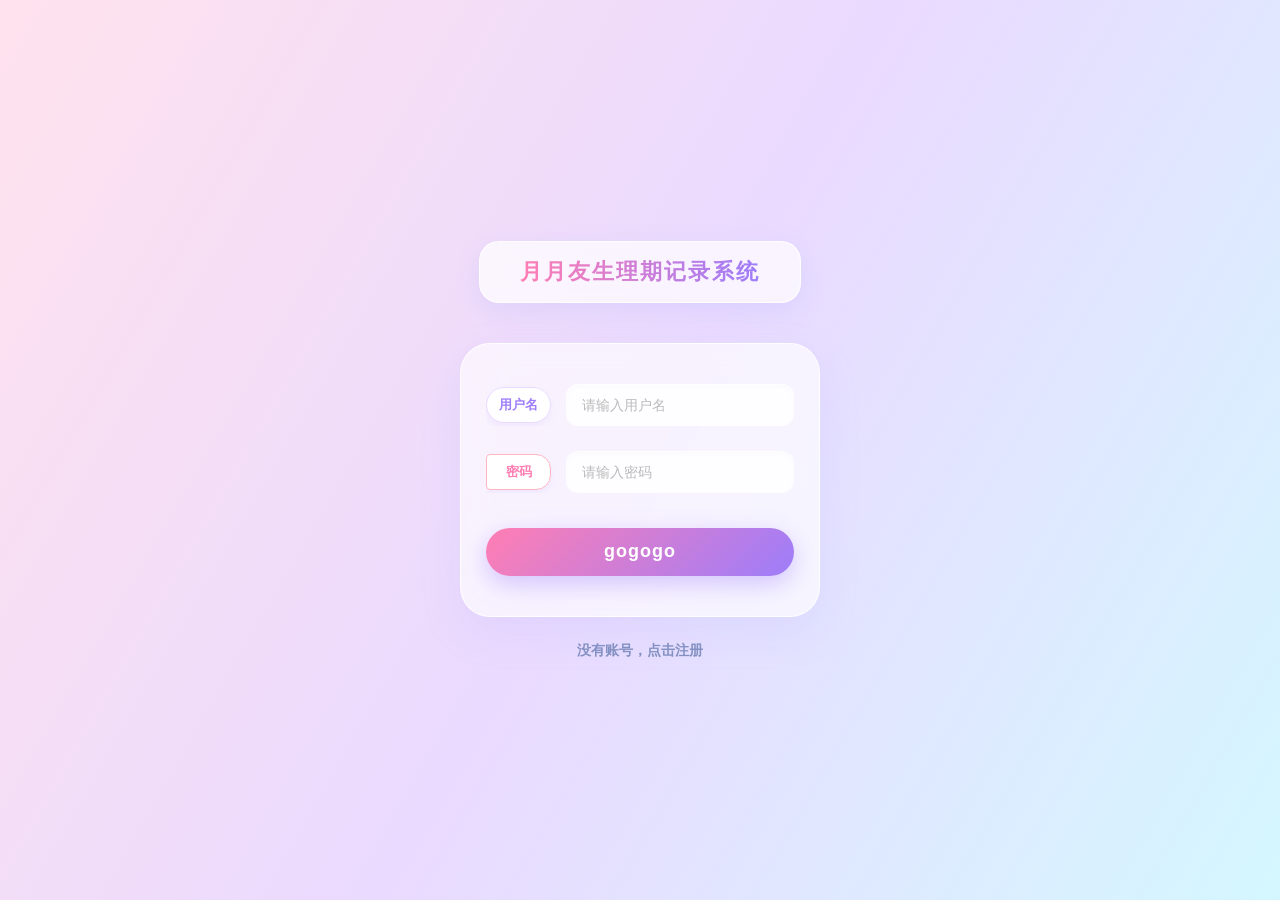
==== docs/dev-ops/nagix/index.html @ 03ccc902 "前后端信息查询" ====
<!DOCTYPE html>
<html lang="zh-CN">
<head>
    <meta charset="UTF-8">
    <meta name="viewport" content="width=device-width, initial-scale=1.0, maximum-scale=1.0, user-scalable=no">
    <title>健康管理 - 月月友</title>
    <style>
        /* ================= 基础重置与全局样式 ================= */
        * {
            margin: 0;
            padding: 0;
            box-sizing: border-box;
            font-family: 'Helvetica Neue', Helvetica, 'PingFang SC', 'Hiragino Sans GB', 'Microsoft YaHei', Arial, sans-serif;
        }

        body {
            background: linear-gradient(120deg, #ffe2ed 0%, #eadaff 25%, #d4f7ff 50%, #e0fbf2 75%, #ffe2ed 100%);
            background-size: 200% 200%;
            animation: auroraBreathe 12s ease infinite;
            color: #333;
            height: 100vh;
            display: flex;
            flex-direction: column;
            overflow: hidden;
            position: relative;
        }

        @keyframes auroraBreathe {
            0% { background-position: 0% 50%; }
            50% { background-position: 100% 50%; }
            100% { background-position: 0% 50%; }
        }

        /* ================= 顶部栏 ================= */
        .header {
            display: flex;
            justify-content: space-between;
            align-items: center;
            padding: 20px 25px;
        }

        .app-title {
            font-size: 22px;
            font-weight: 800;
            background: linear-gradient(90deg, #ff7eb3 0%, #9d7dfa 100%);
            -webkit-background-clip: text;
            background-clip: text;
            color: transparent;
            letter-spacing: 2px;
            text-shadow: 0 4px 15px rgba(255, 126, 179, 0.3);
            user-select: none;
            position: relative;
        }

        .app-title::after {
            content: '';
            position: absolute;
            bottom: -4px;
            left: 0;
            width: 15px;
            height: 3px;
            background: #9d7dfa;
            border-radius: 2px;
        }

        .avatar-container {
            display: flex;
            align-items: center;
            gap: 10px;
            cursor: pointer;
            transition: transform 0.2s ease;
        }

        .avatar-container:hover {
            transform: scale(1.02);
        }

        .avatar {
            width: 42px;
            height: 42px;
            background: linear-gradient(135deg, #a1c4fd 0%, #c2e9fb 100%);
            background-size: cover;
            background-position: center;
            border-radius: 50%;
            border: 2px solid rgba(255, 255, 255, 0.8);
            box-shadow: 0 4px 10px rgba(0, 0, 0, 0.05);
            transition: box-shadow 0.3s ease;
        }

        .avatar-container:hover .avatar {
            box-shadow: 0 6px 15px rgba(161, 196, 253, 0.5);
        }

        .username {
            font-size: 15px;
            font-weight: 600;
            color: #555;
            user-select: none;
        }

        /* ================= AI健康分析卡片 ================= */
        .ai-card {
            margin: 0 20px;
            padding: 30px 20px;
            background: rgba(255, 255, 255, 0.65);
            backdrop-filter: blur(12px);
            -webkit-backdrop-filter: blur(12px);
            border: 1px solid rgba(255, 255, 255, 0.8);
            border-radius: 20px;
            box-shadow: 0 8px 30px rgba(162, 169, 255, 0.15);
            text-align: center;
            position: relative;
            transition: all 0.4s cubic-bezier(0.25, 0.8, 0.25, 1);
            cursor: default;
        }

        .ai-card:hover {
            transform: translateY(-4px);
            box-shadow: 0 15px 35px rgba(162, 169, 255, 0.25);
            background: rgba(255, 255, 255, 0.75);
        }

        .ai-card::before {
            content: '✨ AI 健康分析';
            position: absolute;
            top: -12px;
            left: 50%;
            transform: translateX(-50%);
            background: linear-gradient(90deg, #ff7eb3 0%, #b8a4f5 50%, #6be3e9 100%);
            color: white;
            padding: 4px 15px;
            border-radius: 12px;
            font-size: 12px;
            font-weight: bold;
            box-shadow: 0 4px 12px rgba(184, 164, 245, 0.4);
            transition: transform 0.3s ease;
        }

        .ai-card:hover::before {
            transform: translateX(-50%) scale(1.05);
        }

        .ai-text {
            font-size: 15px;
            color: #555;
            line-height: 1.6;
            font-weight: 600;
        }

        /* ================= 核心操作区 ================= */
        .action-area {
            flex: 1;
            display: flex;
            justify-content: space-between;
            align-items: center;
            padding: 0 30px;
            margin-top: 20px;
            position: relative;
            /* 平滑过渡左右对调的布局 */
            transition: all 0.5s ease;
        }

        /* 这是控制左右反转的核心魔法类 */
        .action-area.reverse {
            flex-direction: row-reverse;
        }

        .action-col {
            display: flex;
            flex-direction: column;
            align-items: center;
            gap: 15px;
            z-index: 2;
        }

        .date-box {
            background: rgba(255, 255, 255, 0.7);
            backdrop-filter: blur(10px);
            padding: 8px 16px;
            border-radius: 12px;
            font-size: 14px;
            font-weight: bold;
            color: #6a73a0;
            box-shadow: 0 4px 12px rgba(0,0,0,0.04);
            min-width: 90px;
            text-align: center;
            border: 1px solid rgba(255, 255, 255, 0.9);
            transition: all 0.3s ease;
            user-select: none;
        }

        .date-box:hover {
            background: rgba(255, 255, 255, 0.9);
            transform: translateY(-2px);
            box-shadow: 0 6px 15px rgba(0,0,0,0.08);
        }

        .circle-btn {
            width: 90px;
            height: 90px;
            border-radius: 50%;
            border: none;
            color: white;
            font-size: 24px;
            font-weight: bold;
            display: flex;
            justify-content: center;
            align-items: center;
            cursor: pointer;
            user-select: none;
            transition: all 0.3s cubic-bezier(0.34, 1.56, 0.64, 1);
        }

        .btn-come {
            background: linear-gradient(135deg, #ff758c 0%, #ff7eb3 100%);
            box-shadow: 0 8px 25px rgba(255, 126, 179, 0.4);
            text-shadow: 1px 1px 2px rgba(255, 117, 140, 0.5);
        }

        .btn-come:hover {
            transform: scale(1.08) translateY(-3px);
            box-shadow: 0 12px 30px rgba(255, 126, 179, 0.6);
            filter: brightness(1.05);
        }

        .btn-go {
            background: linear-gradient(135deg, #38f9d7 0%, #43e97b 100%);
            box-shadow: 0 8px 25px rgba(67, 233, 123, 0.4);
            text-shadow: 1px 1px 2px rgba(67, 233, 123, 0.5);
        }

        .btn-go:hover {
            transform: scale(1.08) translateY(-3px);
            box-shadow: 0 12px 30px rgba(67, 233, 123, 0.6);
            filter: brightness(1.05);
        }

        .circle-btn:active {
            transform: scale(0.9) translateY(2px) !important;
            box-shadow: 0 4px 10px rgba(0,0,0,0.15) !important;
            filter: brightness(0.95);
            transition: all 0.1s ease;
        }

        /* ================= 中间云朵与箭头 ================= */
        .center-col {
            position: absolute;
            left: 50%;
            transform: translateX(-50%);
            display: flex;
            flex-direction: column;
            align-items: center;
            justify-content: center;
            gap: 15px;
            height: 100%;
            z-index: 1;
        }

        .cloud-btn {
            background: rgba(255, 255, 255, 0.8);
            border: 1.5px solid rgba(255, 255, 255, 1);
            backdrop-filter: blur(8px);
            padding: 8px 20px;
            border-radius: 20px;
            font-size: 13px;
            background-image: linear-gradient(90deg, #93a5cf 0%, #e4efe9 100%);
            -webkit-background-clip: text;
            background-clip: text;
            color: #8390c1;
            font-weight: 700;
            box-shadow: 0 4px 15px rgba(131, 144, 193, 0.15);
            cursor: pointer;
            user-select: none;
            transition: all 0.3s cubic-bezier(0.25, 0.8, 0.25, 1);
        }

        .cloud-btn:hover {
            background: rgba(255, 255, 255, 1);
            transform: translateY(-2px) scale(1.03);
            box-shadow: 0 6px 20px rgba(131, 144, 193, 0.3);
        }

        .cloud-btn:active {
            transform: scale(0.95);
            box-shadow: 0 2px 8px rgba(131, 144, 193, 0.1);
            transition: all 0.1s;
        }

        .arrow {
            width: 60px;
            height: 20px;
            background: linear-gradient(90deg, #ff7eb3, #43e97b);
            -webkit-mask: url("data:image/svg+xml,%3Csvg xmlns='http://www.w3.org/2000/svg' viewBox='0 0 100 20'%3E%3Cpath d='M0 10 L85 10 M85 0 L100 10 L85 20 Z' fill='none' stroke='black' stroke-width='4' stroke-linejoin='round'/%3E%3C/svg%3E") center/contain no-repeat;
            mask: url("data:image/svg+xml,%3Csvg xmlns='http://www.w3.org/2000/svg' viewBox='0 0 100 20'%3E%3Cpath d='M0 10 L85 10 M85 0 L100 10 L85 20 Z' fill='none' stroke='black' stroke-width='4' stroke-linejoin='round'/%3E%3C/svg%3E") center/contain no-repeat;
            animation: arrowFloat 2s ease-in-out infinite;
        }

        @keyframes arrowFloat {
            0%, 100% { transform: translateX(0); }
            50% { transform: translateX(3px); }
        }

        /* ================= 底部导航栏 ================= */
        .bottom-nav {
            margin: 20px 20px 30px 20px;
            background: rgba(255, 255, 255, 0.7);
            backdrop-filter: blur(15px);
            border: 1px solid rgba(255, 255, 255, 0.8);
            border-radius: 25px;
            display: flex;
            justify-content: space-between;
            padding: 8px;
            box-shadow: 0 10px 30px rgba(0,0,0,0.04);
        }

        .nav-item {
            flex: 1;
            text-align: center;
            padding: 12px 0;
            border-radius: 20px;
            font-size: 15px;
            font-weight: 600;
            color: #888;
            cursor: pointer;
            user-select: none;
            transition: all 0.3s cubic-bezier(0.25, 0.8, 0.25, 1);
        }

        .nav-item:hover:not(.active) {
            background: rgba(241, 233, 255, 0.5);
            color: #9d7dfa;
        }

        .nav-item:active {
            transform: scale(0.92);
        }

        .nav-item.active {
            background: #f1e9ff;
            color: #9d7dfa;
            box-shadow: 0 2px 10px rgba(157, 125, 250, 0.15);
        }

        /* ================= 自定义弹窗 (Modal) ================= */
        .modal-overlay {
            position: fixed;
            top: 0; left: 0; right: 0; bottom: 0;
            background: rgba(0, 0, 0, 0.4);
            backdrop-filter: blur(6px);
            -webkit-backdrop-filter: blur(6px);
            z-index: 9999;
            display: flex;
            justify-content: center;
            align-items: center;
            opacity: 0;
            pointer-events: none;
            transition: opacity 0.3s ease;
        }

        .modal-overlay.show {
            opacity: 1;
            pointer-events: auto;
        }

        .modal-box {
            background: rgba(255, 255, 255, 0.85);
            border: 1px solid rgba(255, 255, 255, 0.9);
            box-shadow: 0 15px 40px rgba(0, 0, 0, 0.15);
            border-radius: 24px;
            padding: 30px 25px;
            width: 80%;
            max-width: 320px;
            text-align: center;
            transform: scale(0.85);
            transition: transform 0.4s cubic-bezier(0.34, 1.56, 0.64, 1);
        }

        .modal-overlay.show .modal-box {
            transform: scale(1);
        }

        .modal-title {
            font-size: 18px;
            font-weight: 700;
            color: #444;
            margin-bottom: 12px;
        }

        .modal-msg {
            font-size: 15px;
            color: #666;
            margin-bottom: 25px;
            line-height: 1.5;
        }

        .modal-actions {
            display: flex;
            gap: 15px;
            justify-content: center;
        }

        .modal-btn {
            flex: 1;
            padding: 10px 0;
            border-radius: 15px;
            border: none;
            font-size: 15px;
            font-weight: bold;
            cursor: pointer;
            transition: all 0.2s ease;
        }

        .modal-btn-cancel {
            background: rgba(0, 0, 0, 0.05);
            color: #666;
        }

        .modal-btn-cancel:hover {
            background: rgba(0, 0, 0, 0.1);
        }

        .modal-btn-confirm {
            background: linear-gradient(135deg, #ff7eb3 0%, #9d7dfa 100%);
            color: white;
            box-shadow: 0 4px 15px rgba(157, 125, 250, 0.3);
        }

        .modal-btn-confirm:hover {
            filter: brightness(1.1);
            transform: translateY(-2px);
            box-shadow: 0 6px 20px rgba(157, 125, 250, 0.4);
        }

        .modal-btn:active {
            transform: scale(0.95);
        }
    </style>
</head>
<body>

<div class="header">
    <div class="app-title">月月友</div>
    <div class="avatar-container">
        <div class="avatar" id="user-avatar"></div>
        <div class="username" id="user-name">加载中...</div>
    </div>
</div>

<div class="ai-card">
    <div class="ai-text" id="ai-suggestion">
        正在分析您的健康状态...
    </div>
</div>

<div class="action-area" id="action-area">

    <div class="action-col">
        <div class="date-box" id="date-come">--月--日</div>
        <button class="circle-btn btn-come" id="btn-come">来</button>
    </div>

    <div class="center-col">
        <div class="cloud-btn">发生了什么</div>
        <div class="arrow"></div>
        <div class="cloud-btn">状态如何</div>
    </div>

    <div class="action-col">
        <div class="date-box" id="date-go">--月--日</div>
        <button class="circle-btn btn-go" id="btn-go">走</button>
    </div>

</div>

<div class="bottom-nav">
    <div class="nav-item active">状态</div>
    <div class="nav-item">数据</div>
    <div class="nav-item">主页</div>
</div>

<div class="modal-overlay" id="custom-modal">
    <div class="modal-box">
        <div class="modal-title">提示</div>
        <div class="modal-msg" id="modal-msg">确认操作吗？</div>
        <div class="modal-actions">
            <button class="modal-btn modal-btn-cancel" id="modal-cancel">取消</button>
            <button class="modal-btn modal-btn-confirm" id="modal-confirm">确认</button>
        </div>
    </div>
</div>

<script>
    // --- 1. 获取 Cookie 工具 ---
    function getCookie(name) {
        const value = `; ${document.cookie}`;
        const parts = value.split(`; ${name}=`);
        if (parts.length === 2) {
            // 需要使用 decodeURIComponent 防止中文用户名乱码
            return decodeURIComponent(parts.pop().split(';').shift());
        }
        return null;
    }

    // --- 2. 鉴权拦截 (必须写在最前面！) ---
    let USER_ID = getCookie('userId');
    let USER_NAME = getCookie('username');

    if (!USER_ID) {
        // 未登录或身份失效，直接打回登录页面
        console.warn("未获取到登录信息，正在跳转登录页...");
        window.location.href = 'login.html';
    } else {
        // 转为数字格式供接口使用
        USER_ID = parseInt(USER_ID, 10);
    }

    // --- 3. 全局配置 ---
    const BASE_URL = 'http://127.0.0.1:8088';
    const API_BASE = `${BASE_URL}/record/index`;

    // --- 页面 DOM 加载就绪时立即塞入用户名，防止"加载中"白屏感 ---
    document.addEventListener("DOMContentLoaded", () => {
        if (USER_NAME) {
            document.getElementById('user-name').innerText = USER_NAME;
        }
    });

    // --- 自定义弹窗逻辑 ---
    function showModal(message, isAlert = false) {
        return new Promise((resolve) => {
            const overlay = document.getElementById('custom-modal');
            const msgEl = document.getElementById('modal-msg');
            const btnCancel = document.getElementById('modal-cancel');
            const btnConfirm = document.getElementById('modal-confirm');

            msgEl.innerText = message;

            if (isAlert) {
                btnCancel.style.display = 'none';
                btnConfirm.innerText = '我知道了';
            } else {
                btnCancel.style.display = 'block';
                btnConfirm.innerText = '确认';
            }

            overlay.classList.add('show');

            const cleanup = () => {
                overlay.classList.remove('show');
                btnConfirm.removeEventListener('click', onConfirm);
                btnCancel.removeEventListener('click', onCancel);
            };

            const onConfirm = () => { cleanup(); resolve(true); };
            const onCancel = () => { cleanup(); resolve(false); };

            btnConfirm.addEventListener('click', onConfirm);
            btnCancel.addEventListener('click', onCancel);
        });
    }

    // --- 查询接口 ---
    async function fetchInitialData(userId) {
        try {
            const response = await fetch(`${API_BASE}/query_user_info`, {
                method: 'POST',
                headers: { 'Content-Type': 'application/json' },
                body: JSON.stringify({ userId: userId })
            });
            return await response.json();
        } catch (error) {
            console.error("数据查询失败，返回本地模拟数据:", error);

            // 本地模拟数据（仅供后端未启动时测试用）
            return {
                code: "0000",
                data: {
                    status: 0,
                    comeDays: "05-28",
                    goDays: "06-03",
                    // 这里优先使用 Cookie 里拿到的名字，如果没拿到才用备用的
                    userName: USER_NAME || "元气少女",
                    avatar: "https://api.dicebear.com/7.x/adventurer/svg?seed=" + (USER_NAME || "Felix"),
                    aiSuggestion: "这里是本地模拟数据：状态很好，很健康，保持好心情积极面对生活吧"
                }
            };
        }
    }

    // --- 渲染 UI (加入反转逻辑) ---
    function renderUI(data) {
        const actionArea = document.getElementById('action-area');
        const dateComeEl = document.getElementById('date-come');
        const dateGoEl = document.getElementById('date-go');

        const aiSuggestionEl = document.getElementById('ai-suggestion');
        const userNameEl = document.getElementById('user-name');
        const userAvatarEl = document.getElementById('user-avatar');

        // 基础信息渲染（后端返回的名字优先级高于 Cookie 的临时占位）
        if (data.userName) userNameEl.innerText = data.userName;
        if (data.avatar) userAvatarEl.style.backgroundImage = `url('${data.avatar}')`;
        aiSuggestionEl.innerText = data.aiSuggestion || "状态很好，很健康，保持好心情积极面对生活吧";

        if (data.comeDays) dateComeEl.innerText = data.comeDays;
        if (data.goDays) dateGoEl.innerText = data.goDays;

        // 依据 status 利用 CSS 神奇翻转
        if (data.status === 0) {
            actionArea.classList.remove('reverse');
        } else if (data.status === 1) {
            actionArea.classList.add('reverse');
        }
    }

    async function init() {
        // 只在有凭证的情况下发起请求（防兜底）
        if (!USER_ID) return;

        try {
            const res = await fetchInitialData(USER_ID);
            if (res && res.code === "0000") {
                renderUI(res.data);
            }
        } catch (error) {
            console.error("初始化数据流程异常:", error);
        }
    }

    // --- 操作接口 ---
    async function handleAction(type) {
        let confirmMsg = type === 'come' ? "月月友温馨提示：\n确定大姨妈来了吗？" : "月月友温馨提示：\n确定大姨妈走了吗？";
        let endpoint = type === 'come' ? `${API_BASE}/start_cycle_record` : `${API_BASE}/over_cycle_record`;

        const isConfirm = await showModal(confirmMsg, false);

        if (isConfirm) {
            try {
                const response = await fetch(endpoint, {
                    method: 'POST',
                    headers: { 'Content-Type': 'application/json' },
                    body: JSON.stringify({ userId: USER_ID })
                });
                const resData = await response.json();

                if (resData.code === "0000") {
                    init();
                } else {
                    await showModal(resData.info || "操作失败，请重试", true);
                }
            } catch (error) {
                await showModal("网络请求失败，请检查服务是否开启或跨域配置！", true);
            }
        }
    }

    // --- 事件绑定 ---
    document.getElementById('btn-come').addEventListener('click', () => handleAction('come'));
    document.getElementById('btn-go').addEventListener('click', () => handleAction('go'));

    window.onload = init;
</script>
</body>
</html>
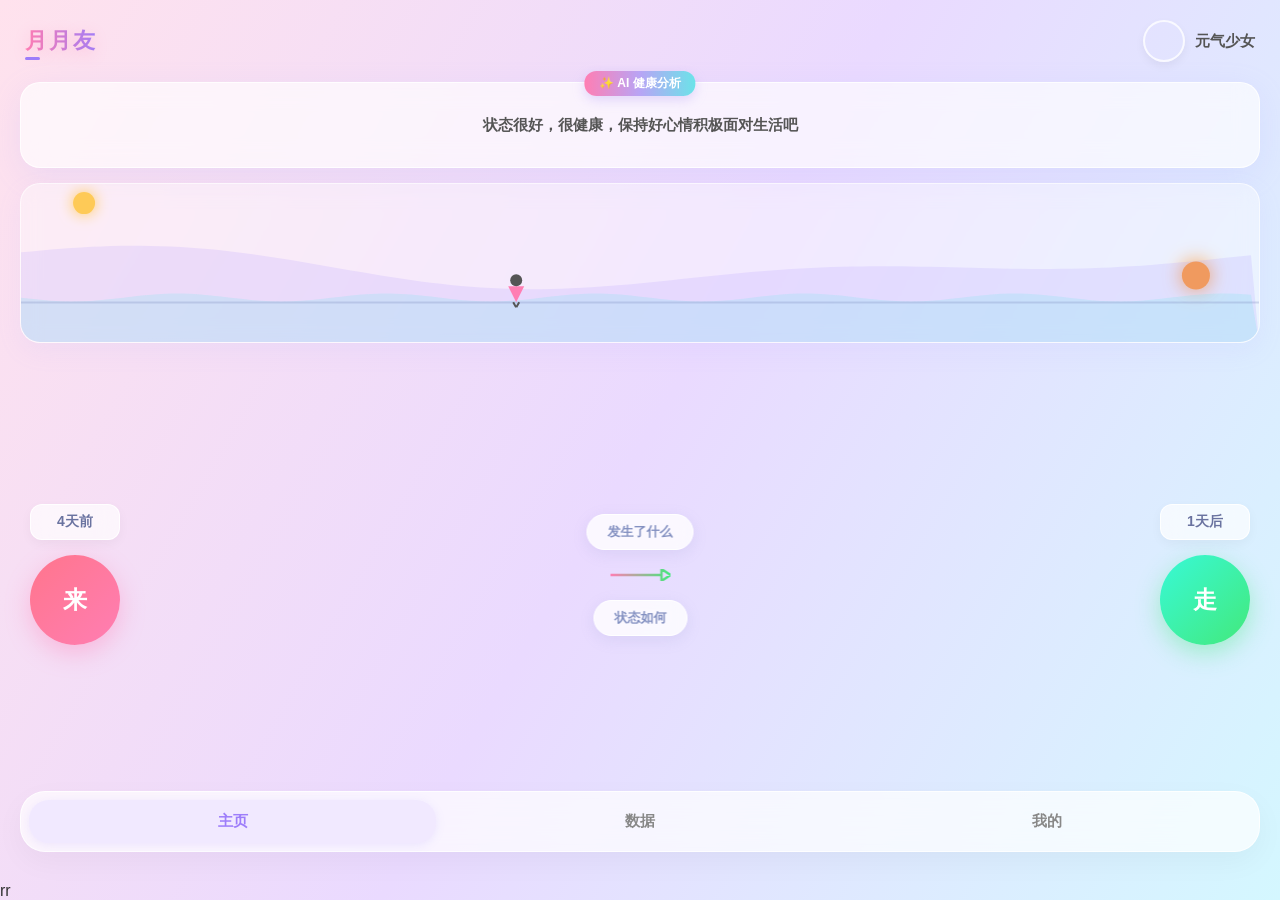
==== commit 4f1b2292: "数据页面完善" ====
--- a/docs/dev-ops/nagix/index.html
+++ b/docs/dev-ops/nagix/index.html
@@ -6,434 +6,132 @@
     <title>健康管理 - 月月友</title>
     <style>
         /* ================= 基础重置与全局样式 ================= */
-        * {
-            margin: 0;
-            padding: 0;
-            box-sizing: border-box;
-            font-family: 'Helvetica Neue', Helvetica, 'PingFang SC', 'Hiragino Sans GB', 'Microsoft YaHei', Arial, sans-serif;
-        }
+        * { margin: 0; padding: 0; box-sizing: border-box; font-family: 'Helvetica Neue', Helvetica, 'PingFang SC', sans-serif; }
 
         body {
             background: linear-gradient(120deg, #ffe2ed 0%, #eadaff 25%, #d4f7ff 50%, #e0fbf2 75%, #ffe2ed 100%);
-            background-size: 200% 200%;
-            animation: auroraBreathe 12s ease infinite;
-            color: #333;
-            height: 100vh;
-            display: flex;
-            flex-direction: column;
-            overflow: hidden;
-            position: relative;
-        }
-
-        @keyframes auroraBreathe {
-            0% { background-position: 0% 50%; }
-            50% { background-position: 100% 50%; }
-            100% { background-position: 0% 50%; }
-        }
-
-        /* ================= 顶部栏 ================= */
-        .header {
-            display: flex;
-            justify-content: space-between;
-            align-items: center;
-            padding: 20px 25px;
-        }
-
-        .app-title {
-            font-size: 22px;
-            font-weight: 800;
-            background: linear-gradient(90deg, #ff7eb3 0%, #9d7dfa 100%);
-            -webkit-background-clip: text;
-            background-clip: text;
-            color: transparent;
-            letter-spacing: 2px;
-            text-shadow: 0 4px 15px rgba(255, 126, 179, 0.3);
-            user-select: none;
-            position: relative;
-        }
-
-        .app-title::after {
-            content: '';
-            position: absolute;
-            bottom: -4px;
-            left: 0;
-            width: 15px;
-            height: 3px;
-            background: #9d7dfa;
-            border-radius: 2px;
-        }
-
-        .avatar-container {
-            display: flex;
-            align-items: center;
-            gap: 10px;
-            cursor: pointer;
-            transition: transform 0.2s ease;
-        }
-
-        .avatar-container:hover {
-            transform: scale(1.02);
-        }
-
-        .avatar {
-            width: 42px;
-            height: 42px;
-            background: linear-gradient(135deg, #a1c4fd 0%, #c2e9fb 100%);
-            background-size: cover;
-            background-position: center;
-            border-radius: 50%;
-            border: 2px solid rgba(255, 255, 255, 0.8);
-            box-shadow: 0 4px 10px rgba(0, 0, 0, 0.05);
-            transition: box-shadow 0.3s ease;
-        }
-
-        .avatar-container:hover .avatar {
-            box-shadow: 0 6px 15px rgba(161, 196, 253, 0.5);
-        }
-
-        .username {
-            font-size: 15px;
-            font-weight: 600;
-            color: #555;
-            user-select: none;
-        }
-
-        /* ================= AI健康分析卡片 ================= */
-        .ai-card {
-            margin: 0 20px;
-            padding: 30px 20px;
-            background: rgba(255, 255, 255, 0.65);
-            backdrop-filter: blur(12px);
-            -webkit-backdrop-filter: blur(12px);
-            border: 1px solid rgba(255, 255, 255, 0.8);
-            border-radius: 20px;
-            box-shadow: 0 8px 30px rgba(162, 169, 255, 0.15);
-            text-align: center;
-            position: relative;
-            transition: all 0.4s cubic-bezier(0.25, 0.8, 0.25, 1);
-            cursor: default;
-        }
-
-        .ai-card:hover {
-            transform: translateY(-4px);
-            box-shadow: 0 15px 35px rgba(162, 169, 255, 0.25);
-            background: rgba(255, 255, 255, 0.75);
-        }
-
-        .ai-card::before {
-            content: '✨ AI 健康分析';
-            position: absolute;
-            top: -12px;
-            left: 50%;
-            transform: translateX(-50%);
-            background: linear-gradient(90deg, #ff7eb3 0%, #b8a4f5 50%, #6be3e9 100%);
-            color: white;
-            padding: 4px 15px;
-            border-radius: 12px;
-            font-size: 12px;
-            font-weight: bold;
-            box-shadow: 0 4px 12px rgba(184, 164, 245, 0.4);
-            transition: transform 0.3s ease;
-        }
-
-        .ai-card:hover::before {
-            transform: translateX(-50%) scale(1.05);
-        }
-
-        .ai-text {
-            font-size: 15px;
-            color: #555;
-            line-height: 1.6;
-            font-weight: 600;
-        }
+            background-size: 200% 200%; animation: auroraBreathe 12s ease infinite; color: #333;
+            height: 100vh; display: flex; flex-direction: column; overflow: hidden; position: relative;
+        }
+
+        @keyframes auroraBreathe { 0% { background-position: 0% 50%; } 50% { background-position: 100% 50%; } 100% { background-position: 0% 50%; } }
+
+        /* ================= 顶部栏 & AI卡片 ================= */
+        .header { display: flex; justify-content: space-between; align-items: center; padding: 20px 25px; }
+        .app-title { font-size: 22px; font-weight: 800; background: linear-gradient(90deg, #ff7eb3, #9d7dfa); -webkit-background-clip: text; color: transparent; letter-spacing: 2px; text-shadow: 0 4px 15px rgba(255,126,179,0.3); position: relative; }
+        .app-title::after { content: ''; position: absolute; bottom: -4px; left: 0; width: 15px; height: 3px; background: #9d7dfa; border-radius: 2px; }
+        .avatar-container { display: flex; align-items: center; gap: 10px; cursor: pointer; }
+        .avatar { width: 42px; height: 42px; background: linear-gradient(135deg, #a1c4fd, #c2e9fb); background-size: cover; background-position: center; border-radius: 50%; border: 2px solid rgba(255,255,255,0.8); box-shadow: 0 4px 10px rgba(0,0,0,0.05); }
+        .username { font-size: 15px; font-weight: 600; color: #555; }
+
+        .ai-card { margin: 0 20px; padding: 30px 20px; background: rgba(255, 255, 255, 0.65); backdrop-filter: blur(12px); -webkit-backdrop-filter: blur(12px); border: 1px solid rgba(255, 255, 255, 0.8); border-radius: 20px; box-shadow: 0 8px 30px rgba(162, 169, 255, 0.15); text-align: center; position: relative; }
+        .ai-card::before { content: '✨ AI 健康分析'; position: absolute; top: -12px; left: 50%; transform: translateX(-50%); background: linear-gradient(90deg, #ff7eb3, #b8a4f5, #6be3e9); color: white; padding: 4px 15px; border-radius: 12px; font-size: 12px; font-weight: bold; box-shadow: 0 4px 12px rgba(184, 164, 245, 0.4); }
+        .ai-text { font-size: 15px; color: #555; line-height: 1.6; font-weight: 600; }
 
         /* ================= 核心操作区 ================= */
-        .action-area {
-            flex: 1;
-            display: flex;
-            justify-content: space-between;
-            align-items: center;
-            padding: 0 30px;
-            margin-top: 20px;
-            position: relative;
-            /* 平滑过渡左右对调的布局 */
-            transition: all 0.5s ease;
-        }
-
-        /* 这是控制左右反转的核心魔法类 */
-        .action-area.reverse {
-            flex-direction: row-reverse;
-        }
-
-        .action-col {
-            display: flex;
-            flex-direction: column;
-            align-items: center;
-            gap: 15px;
-            z-index: 2;
-        }
-
-        .date-box {
-            background: rgba(255, 255, 255, 0.7);
-            backdrop-filter: blur(10px);
-            padding: 8px 16px;
-            border-radius: 12px;
-            font-size: 14px;
-            font-weight: bold;
-            color: #6a73a0;
-            box-shadow: 0 4px 12px rgba(0,0,0,0.04);
-            min-width: 90px;
-            text-align: center;
-            border: 1px solid rgba(255, 255, 255, 0.9);
-            transition: all 0.3s ease;
-            user-select: none;
-        }
-
-        .date-box:hover {
-            background: rgba(255, 255, 255, 0.9);
-            transform: translateY(-2px);
-            box-shadow: 0 6px 15px rgba(0,0,0,0.08);
-        }
-
-        .circle-btn {
-            width: 90px;
-            height: 90px;
-            border-radius: 50%;
-            border: none;
-            color: white;
-            font-size: 24px;
-            font-weight: bold;
-            display: flex;
-            justify-content: center;
-            align-items: center;
-            cursor: pointer;
-            user-select: none;
-            transition: all 0.3s cubic-bezier(0.34, 1.56, 0.64, 1);
-        }
-
-        .btn-come {
-            background: linear-gradient(135deg, #ff758c 0%, #ff7eb3 100%);
-            box-shadow: 0 8px 25px rgba(255, 126, 179, 0.4);
-            text-shadow: 1px 1px 2px rgba(255, 117, 140, 0.5);
-        }
-
-        .btn-come:hover {
-            transform: scale(1.08) translateY(-3px);
-            box-shadow: 0 12px 30px rgba(255, 126, 179, 0.6);
-            filter: brightness(1.05);
-        }
-
-        .btn-go {
-            background: linear-gradient(135deg, #38f9d7 0%, #43e97b 100%);
-            box-shadow: 0 8px 25px rgba(67, 233, 123, 0.4);
-            text-shadow: 1px 1px 2px rgba(67, 233, 123, 0.5);
-        }
-
-        .btn-go:hover {
-            transform: scale(1.08) translateY(-3px);
-            box-shadow: 0 12px 30px rgba(67, 233, 123, 0.6);
-            filter: brightness(1.05);
-        }
-
-        .circle-btn:active {
-            transform: scale(0.9) translateY(2px) !important;
-            box-shadow: 0 4px 10px rgba(0,0,0,0.15) !important;
-            filter: brightness(0.95);
-            transition: all 0.1s ease;
-        }
-
-        /* ================= 中间云朵与箭头 ================= */
-        .center-col {
-            position: absolute;
-            left: 50%;
-            transform: translateX(-50%);
-            display: flex;
-            flex-direction: column;
-            align-items: center;
-            justify-content: center;
-            gap: 15px;
-            height: 100%;
-            z-index: 1;
-        }
-
-        .cloud-btn {
-            background: rgba(255, 255, 255, 0.8);
-            border: 1.5px solid rgba(255, 255, 255, 1);
-            backdrop-filter: blur(8px);
-            padding: 8px 20px;
-            border-radius: 20px;
-            font-size: 13px;
-            background-image: linear-gradient(90deg, #93a5cf 0%, #e4efe9 100%);
-            -webkit-background-clip: text;
-            background-clip: text;
-            color: #8390c1;
-            font-weight: 700;
-            box-shadow: 0 4px 15px rgba(131, 144, 193, 0.15);
-            cursor: pointer;
-            user-select: none;
-            transition: all 0.3s cubic-bezier(0.25, 0.8, 0.25, 1);
-        }
-
-        .cloud-btn:hover {
-            background: rgba(255, 255, 255, 1);
-            transform: translateY(-2px) scale(1.03);
-            box-shadow: 0 6px 20px rgba(131, 144, 193, 0.3);
-        }
-
-        .cloud-btn:active {
-            transform: scale(0.95);
-            box-shadow: 0 2px 8px rgba(131, 144, 193, 0.1);
-            transition: all 0.1s;
-        }
-
-        .arrow {
-            width: 60px;
-            height: 20px;
-            background: linear-gradient(90deg, #ff7eb3, #43e97b);
-            -webkit-mask: url("data:image/svg+xml,%3Csvg xmlns='http://www.w3.org/2000/svg' viewBox='0 0 100 20'%3E%3Cpath d='M0 10 L85 10 M85 0 L100 10 L85 20 Z' fill='none' stroke='black' stroke-width='4' stroke-linejoin='round'/%3E%3C/svg%3E") center/contain no-repeat;
-            mask: url("data:image/svg+xml,%3Csvg xmlns='http://www.w3.org/2000/svg' viewBox='0 0 100 20'%3E%3Cpath d='M0 10 L85 10 M85 0 L100 10 L85 20 Z' fill='none' stroke='black' stroke-width='4' stroke-linejoin='round'/%3E%3C/svg%3E") center/contain no-repeat;
-            animation: arrowFloat 2s ease-in-out infinite;
-        }
-
-        @keyframes arrowFloat {
-            0%, 100% { transform: translateX(0); }
-            50% { transform: translateX(3px); }
-        }
-
-        /* ================= 底部导航栏 ================= */
-        .bottom-nav {
-            margin: 20px 20px 30px 20px;
-            background: rgba(255, 255, 255, 0.7);
-            backdrop-filter: blur(15px);
-            border: 1px solid rgba(255, 255, 255, 0.8);
-            border-radius: 25px;
-            display: flex;
-            justify-content: space-between;
-            padding: 8px;
-            box-shadow: 0 10px 30px rgba(0,0,0,0.04);
-        }
-
-        .nav-item {
-            flex: 1;
-            text-align: center;
-            padding: 12px 0;
-            border-radius: 20px;
-            font-size: 15px;
-            font-weight: 600;
-            color: #888;
-            cursor: pointer;
-            user-select: none;
-            transition: all 0.3s cubic-bezier(0.25, 0.8, 0.25, 1);
-        }
-
-        .nav-item:hover:not(.active) {
-            background: rgba(241, 233, 255, 0.5);
-            color: #9d7dfa;
-        }
-
-        .nav-item:active {
-            transform: scale(0.92);
-        }
-
-        .nav-item.active {
-            background: #f1e9ff;
-            color: #9d7dfa;
-            box-shadow: 0 2px 10px rgba(157, 125, 250, 0.15);
-        }
-
-        /* ================= 自定义弹窗 (Modal) ================= */
-        .modal-overlay {
-            position: fixed;
-            top: 0; left: 0; right: 0; bottom: 0;
-            background: rgba(0, 0, 0, 0.4);
-            backdrop-filter: blur(6px);
-            -webkit-backdrop-filter: blur(6px);
-            z-index: 9999;
-            display: flex;
-            justify-content: center;
-            align-items: center;
-            opacity: 0;
-            pointer-events: none;
-            transition: opacity 0.3s ease;
-        }
-
-        .modal-overlay.show {
-            opacity: 1;
-            pointer-events: auto;
-        }
-
-        .modal-box {
-            background: rgba(255, 255, 255, 0.85);
-            border: 1px solid rgba(255, 255, 255, 0.9);
-            box-shadow: 0 15px 40px rgba(0, 0, 0, 0.15);
-            border-radius: 24px;
-            padding: 30px 25px;
-            width: 80%;
-            max-width: 320px;
-            text-align: center;
-            transform: scale(0.85);
-            transition: transform 0.4s cubic-bezier(0.34, 1.56, 0.64, 1);
-        }
-
-        .modal-overlay.show .modal-box {
-            transform: scale(1);
-        }
-
-        .modal-title {
-            font-size: 18px;
-            font-weight: 700;
-            color: #444;
-            margin-bottom: 12px;
-        }
-
-        .modal-msg {
-            font-size: 15px;
-            color: #666;
-            margin-bottom: 25px;
-            line-height: 1.5;
-        }
-
-        .modal-actions {
-            display: flex;
-            gap: 15px;
-            justify-content: center;
-        }
-
-        .modal-btn {
-            flex: 1;
-            padding: 10px 0;
-            border-radius: 15px;
-            border: none;
-            font-size: 15px;
-            font-weight: bold;
-            cursor: pointer;
-            transition: all 0.2s ease;
-        }
-
-        .modal-btn-cancel {
-            background: rgba(0, 0, 0, 0.05);
-            color: #666;
-        }
-
-        .modal-btn-cancel:hover {
-            background: rgba(0, 0, 0, 0.1);
-        }
-
-        .modal-btn-confirm {
-            background: linear-gradient(135deg, #ff7eb3 0%, #9d7dfa 100%);
-            color: white;
-            box-shadow: 0 4px 15px rgba(157, 125, 250, 0.3);
-        }
-
-        .modal-btn-confirm:hover {
-            filter: brightness(1.1);
-            transform: translateY(-2px);
-            box-shadow: 0 6px 20px rgba(157, 125, 250, 0.4);
-        }
-
-        .modal-btn:active {
-            transform: scale(0.95);
-        }
+        .action-area { flex: 1; display: flex; justify-content: space-between; align-items: center; padding: 0 30px; margin-top: 20px; position: relative; transition: all 0.5s ease; }
+        .action-area.reverse { flex-direction: row-reverse; }
+        .action-col { display: flex; flex-direction: column; align-items: center; gap: 15px; z-index: 2; }
+        .date-box { background: rgba(255, 255, 255, 0.7); backdrop-filter: blur(10px); padding: 8px 16px; border-radius: 12px; font-size: 14px; font-weight: bold; color: #6a73a0; box-shadow: 0 4px 12px rgba(0,0,0,0.04); min-width: 90px; text-align: center; border: 1px solid rgba(255, 255, 255, 0.9); }
+        .circle-btn { width: 90px; height: 90px; border-radius: 50%; border: none; color: white; font-size: 24px; font-weight: bold; display: flex; justify-content: center; align-items: center; cursor: pointer; transition: all 0.3s; }
+        .btn-come { background: linear-gradient(135deg, #ff758c 0%, #ff7eb3 100%); box-shadow: 0 8px 25px rgba(255, 126, 179, 0.4); }
+        .btn-go { background: linear-gradient(135deg, #38f9d7 0%, #43e97b 100%); box-shadow: 0 8px 25px rgba(67, 233, 123, 0.4); }
+        .circle-btn:active { transform: scale(0.9) translateY(2px); box-shadow: 0 4px 10px rgba(0,0,0,0.15); filter: brightness(0.95); }
+
+        .center-col { position: absolute; left: 50%; transform: translateX(-50%); display: flex; flex-direction: column; align-items: center; justify-content: center; gap: 15px; height: 100%; z-index: 1; }
+        .cloud-btn { background: rgba(255, 255, 255, 0.8); border: 1.5px solid rgba(255, 255, 255, 1); backdrop-filter: blur(8px); padding: 8px 20px; border-radius: 20px; font-size: 13px; font-weight: 700; color: #8390c1; box-shadow: 0 4px 15px rgba(131, 144, 193, 0.15); cursor: pointer; transition: all 0.3s; }
+        .cloud-btn:active { transform: scale(0.95); }
+        .arrow { width: 60px; height: 20px; background: linear-gradient(90deg, #ff7eb3, #43e97b); -webkit-mask: url("data:image/svg+xml,%3Csvg xmlns='http://www.w3.org/2000/svg' viewBox='0 0 100 20'%3E%3Cpath d='M0 10 L85 10 M85 0 L100 10 L85 20 Z' fill='none' stroke='black' stroke-width='4' stroke-linejoin='round'/%3E%3C/svg%3E") center/contain no-repeat; mask: url("data:image/svg+xml,%3Csvg xmlns='http://www.w3.org/2000/svg' viewBox='0 0 100 20'%3E%3Cpath d='M0 10 L85 10 M85 0 L100 10 L85 20 Z' fill='none' stroke='black' stroke-width='4' stroke-linejoin='round'/%3E%3C/svg%3E") center/contain no-repeat; animation: arrowFloat 2s ease-in-out infinite; }
+        @keyframes arrowFloat { 0%, 100% { transform: translateX(0); } 50% { transform: translateX(3px); } }
+
+        .bottom-nav { margin: 20px 20px 30px 20px; background: rgba(255, 255, 255, 0.7); backdrop-filter: blur(15px); border: 1px solid rgba(255, 255, 255, 0.8); border-radius: 25px; display: flex; justify-content: space-between; padding: 8px; box-shadow: 0 10px 30px rgba(0,0,0,0.04); }
+        .nav-item { flex: 1; text-align: center; padding: 12px 0; border-radius: 20px; font-size: 15px; font-weight: 600; color: #888; cursor: pointer; transition: all 0.3s; }
+        .nav-item.active { background: #f1e9ff; color: #9d7dfa; box-shadow: 0 2px 10px rgba(157, 125, 250, 0.15); }
+
+        /* ================= 治愈系动画容器 ================= */
+        .animation-container { margin: 15px 20px; height: 160px; background: rgba(255, 255, 255, 0.4); backdrop-filter: blur(10px); -webkit-backdrop-filter: blur(10px); border: 1px solid rgba(255, 255, 255, 0.6); border-radius: 20px; box-shadow: 0 8px 25px rgba(162, 169, 255, 0.1); overflow: hidden; position: relative; }
+        #journeyCanvas { width: 100%; height: 100%; display: block; }
+
+        /* ================= 美化后的统一弹窗样式 ================= */
+        .modal-overlay { position: fixed; top: 0; left: 0; right: 0; bottom: 0; background: rgba(142, 153, 194, 0.3); backdrop-filter: blur(8px); -webkit-backdrop-filter: blur(8px); z-index: 9999; display: flex; justify-content: center; align-items: center; opacity: 0; pointer-events: none; transition: opacity 0.3s ease; }
+        .modal-overlay.show { opacity: 1; pointer-events: auto; }
+
+        /* 亚克力玻璃质感面板 */
+        .glass-box {
+            background: rgba(255, 255, 255, 0.85); border: 1px solid rgba(255, 255, 255, 0.9);
+            box-shadow: 0 20px 50px rgba(131, 144, 193, 0.25); border-radius: 24px;
+            padding: 25px; width: 85%; max-width: 340px; transform: scale(0.85);
+            transition: transform 0.4s cubic-bezier(0.34, 1.56, 0.64, 1); position: relative;
+        }
+        .modal-overlay.show .glass-box { transform: scale(1); }
+
+        /* 关闭按钮 */
+        .close-btn { position: absolute; top: 15px; right: 15px; font-size: 24px; color: #a9b5d6; cursor: pointer; width: 30px; height: 30px; display: flex; align-items: center; justify-content: center; border-radius: 50%; transition: all 0.2s; }
+        .close-btn:hover { background: rgba(0,0,0,0.05); color: #ff7eb3; }
+
+        /* 通用文字与按钮 */
+        .modal-title { font-size: 18px; font-weight: 800; color: #5c6280; margin-bottom: 20px; text-align: center; }
+        .modal-msg { font-size: 15px; color: #666; margin-bottom: 25px; line-height: 1.5; text-align: center; }
+        .modal-actions { display: flex; gap: 15px; justify-content: center; margin-top: 15px;}
+        .modal-btn { flex: 1; padding: 12px 0; border-radius: 18px; border: none; font-size: 15px; font-weight: bold; cursor: pointer; transition: all 0.2s; }
+        .modal-btn-cancel { background: rgba(157, 125, 250, 0.1); color: #9d7dfa; }
+        .modal-btn-confirm { background: linear-gradient(135deg, #ff7eb3 0%, #9d7dfa 100%); color: white; box-shadow: 0 4px 15px rgba(157, 125, 250, 0.3); }
+        .modal-btn-confirm:active { transform: scale(0.95); }
+
+        /* ================= 高颜值状态记录主面板 ================= */
+        .symptom-list { display: flex; flex-direction: column; gap: 16px; margin-bottom: 25px; margin-top: 10px;}
+        .symptom-row {
+            display: flex; justify-content: space-between; align-items: center;
+            background: rgba(255, 255, 255, 0.6);
+            border: 1px solid rgba(157, 125, 250, 0.2);
+            border-radius: 20px; padding: 12px 15px 12px 20px;
+            cursor: pointer; transition: all 0.3s;
+            box-shadow: 0 2px 10px rgba(0,0,0,0.02);
+        }
+        .symptom-row:active { transform: scale(0.97); background: rgba(241, 233, 255, 0.8); border-color: #9d7dfa; }
+        .symptom-label { font-size: 15px; color: #5c6280; font-weight: 600; }
+        .symptom-val {
+            background: #f1e9ff; border: 1px solid transparent; border-radius: 16px;
+            padding: 6px 16px; font-size: 14px; color: #9d7dfa; font-weight: bold;
+            min-width: 70px; text-align: center; pointer-events: none;
+        }
+
+        .record-submit-btn {
+            width: 100%; background: linear-gradient(135deg, #38f9d7 0%, #43e97b 100%);
+            border: none; color: white; padding: 14px 0; border-radius: 20px;
+            font-size: 16px; font-weight: bold; cursor: pointer;
+            box-shadow: 0 8px 20px rgba(67, 233, 123, 0.3); transition: all 0.2s;
+        }
+        .record-submit-btn:active { transform: scale(0.95); box-shadow: 0 4px 10px rgba(67, 233, 123, 0.2); }
+
+        /* ================= Q弹选项子面板 ================= */
+        .options-container { display: flex; justify-content: center; flex-wrap: wrap; gap: 15px; padding: 10px 0; }
+        .option-btn {
+            background: rgba(255,255,255,0.7);
+            border: 1.5px solid rgba(157, 125, 250, 0.3);
+            width: 75px; height: 50px; border-radius: 25px;
+            display: flex; align-items: center; justify-content: center;
+            font-size: 14px; font-weight: 600; color: #5c6280;
+            cursor: pointer; transition: all 0.3s cubic-bezier(0.34, 1.56, 0.64, 1);
+            box-shadow: 0 4px 10px rgba(0,0,0,0.03);
+        }
+        .option-btn:hover { transform: translateY(-2px); border-color: #ff7eb3; color: #ff7eb3; }
+        .option-btn.selected {
+            background: linear-gradient(135deg, #ff7eb3, #9d7dfa);
+            border-color: transparent; color: white;
+            box-shadow: 0 6px 15px rgba(157, 125, 250, 0.4);
+            transform: scale(1.05);
+        }
+
+        /* ================= 备注输入框 ================= */
+        .note-input {
+            width: 100%; background: rgba(255,255,255,0.6);
+            border: 1.5px solid rgba(157, 125, 250, 0.3);
+            border-radius: 20px; padding: 15px; font-size: 14px; color: #555;
+            outline: none; resize: none; height: 120px; margin-bottom: 5px;
+            transition: all 0.3s;
+        }
+        .note-input:focus { border-color: #9d7dfa; background: rgba(255,255,255,0.9); box-shadow: 0 0 15px rgba(157, 125, 250, 0.15); }
     </style>
 </head>
 <body>
@@ -447,39 +145,35 @@
 </div>
 
 <div class="ai-card">
-    <div class="ai-text" id="ai-suggestion">
-        正在分析您的健康状态...
-    </div>
-</div>
+    <div class="ai-text" id="ai-suggestion">正在分析您的健康状态...</div>
+</div>
+
+<div class="animation-container"><canvas id="journeyCanvas"></canvas></div>
 
 <div class="action-area" id="action-area">
-
     <div class="action-col">
         <div class="date-box" id="date-come">--月--日</div>
         <button class="circle-btn btn-come" id="btn-come">来</button>
     </div>
-
     <div class="center-col">
         <div class="cloud-btn">发生了什么</div>
         <div class="arrow"></div>
-        <div class="cloud-btn">状态如何</div>
-    </div>
-
+        <div class="cloud-btn" id="btn-status">状态如何</div>
+    </div>
     <div class="action-col">
         <div class="date-box" id="date-go">--月--日</div>
         <button class="circle-btn btn-go" id="btn-go">走</button>
     </div>
-
 </div>
 
 <div class="bottom-nav">
-    <div class="nav-item active">状态</div>
-    <div class="nav-item">数据</div>
-    <div class="nav-item">主页</div>
+    <div class="nav-item active" onclick="window.location.href='index.html'">主页</div>
+    <div class="nav-item" onclick="window.location.href='data.html'">数据</div>
+    <div class="nav-item" onclick="alert('个人中心正在建设中...🌸')">我的</div>
 </div>
 
 <div class="modal-overlay" id="custom-modal">
-    <div class="modal-box">
+    <div class="glass-box">
         <div class="modal-title">提示</div>
         <div class="modal-msg" id="modal-msg">确认操作吗？</div>
         <div class="modal-actions">
@@ -489,44 +183,92 @@
     </div>
 </div>
 
+<div class="modal-overlay" id="symptom-record-modal">
+    <div class="glass-box">
+        <div class="close-btn" onclick="closeModal('symptom-record-modal')">×</div>
+        <div class="modal-title" style="margin-bottom: 5px;">今日状态打卡</div>
+        <div class="symptom-list">
+            <div class="symptom-row" onclick="openSubModal('pain')">
+                <span class="symptom-label">痛经程度</span>
+                <div class="symptom-val" id="val-pain">正常</div>
+            </div>
+            <div class="symptom-row" onclick="openSubModal('flow')">
+                <span class="symptom-label">流量大小</span>
+                <div class="symptom-val" id="val-flow">正常</div>
+            </div>
+            <div class="symptom-row" onclick="openSubModal('mood')">
+                <span class="symptom-label">心情状态</span>
+                <div class="symptom-val" id="val-mood">开心</div>
+            </div>
+            <div class="symptom-row" onclick="openSubModal('note')">
+                <span class="symptom-label">额外备注</span>
+                <div class="symptom-val" id="val-note" style="max-width: 100px; white-space: nowrap; overflow: hidden; text-overflow: ellipsis; background: transparent; border: 1px solid #9d7dfa;">无</div>
+            </div>
+        </div>
+        <button class="record-submit-btn" onclick="submitSymptomRecord()">记录完成</button>
+    </div>
+</div>
+
+<div class="modal-overlay" id="symptom-options-modal">
+    <div class="glass-box" style="padding-top: 35px;">
+        <div class="close-btn" onclick="closeModal('symptom-options-modal')">×</div>
+        <div class="options-container" id="options-container">
+        </div>
+    </div>
+</div>
+
+<div class="modal-overlay" id="symptom-note-modal">
+    <div class="glass-box">
+        <div class="modal-title">写点悄悄话</div>
+        <textarea class="note-input" id="note-textarea" placeholder="今天感觉怎么样？写在这里吧..."></textarea>
+        <div class="modal-actions">
+            <button class="modal-btn modal-btn-cancel" onclick="closeModal('symptom-note-modal')">返回</button>
+            <button class="modal-btn modal-btn-confirm" onclick="saveNote()">保存</button>
+        </div>
+    </div>
+</div>
+
 <script>
-    // --- 1. 获取 Cookie 工具 ---
     function getCookie(name) {
         const value = `; ${document.cookie}`;
         const parts = value.split(`; ${name}=`);
-        if (parts.length === 2) {
-            // 需要使用 decodeURIComponent 防止中文用户名乱码
-            return decodeURIComponent(parts.pop().split(';').shift());
-        }
+        if (parts.length === 2) return decodeURIComponent(parts.pop().split(';').shift());
         return null;
     }
 
-    // --- 2. 鉴权拦截 (必须写在最前面！) ---
     let USER_ID = getCookie('userId');
     let USER_NAME = getCookie('username');
-
-    if (!USER_ID) {
-        // 未登录或身份失效，直接打回登录页面
-        console.warn("未获取到登录信息，正在跳转登录页...");
-        window.location.href = 'login.html';
-    } else {
-        // 转为数字格式供接口使用
-        USER_ID = parseInt(USER_ID, 10);
-    }
-
-    // --- 3. 全局配置 ---
+    let CYCLE_ID = null;
+
+    if (!USER_ID) USER_ID = 5; else USER_ID = parseInt(USER_ID, 10);
+
     const BASE_URL = 'http://127.0.0.1:8088';
     const API_BASE = `${BASE_URL}/record/index`;
 
-    // --- 页面 DOM 加载就绪时立即塞入用户名，防止"加载中"白屏感 ---
+    // ================= 核心修改点：对齐后端的 0,1,2 参数体系 =================
+    let currentSymptoms = {
+        flowLevel: 1, // 0=少, 1=中(正常), 2=多
+        painLevel: 1, // 0=轻微, 1=正常, 2=剧烈
+        mood: "开心",
+        notes: "无"
+    };
+
+    // 前端展示文案与后端参数的映射字典
+    const flowMap = { 0: "少量", 1: "正常", 2: "多量" };
+    const painMap = { 0: "轻微", 1: "正常", 2: "剧烈" };
+
+    // 弹窗选中时，将文案转回给后端的 Integer
+    const flowRevMap = { "少量": 0, "正常": 1, "多量": 2 };
+    const painRevMap = { "轻微": 0, "正常": 1, "剧烈": 2 };
+    // =========================================================================
+
     document.addEventListener("DOMContentLoaded", () => {
-        if (USER_NAME) {
-            document.getElementById('user-name').innerText = USER_NAME;
-        }
+        if (USER_NAME) document.getElementById('user-name').innerText = USER_NAME;
     });
 
-    // --- 自定义弹窗逻辑 ---
-    function showModal(message, isAlert = false) {
+    function closeModal(id) { document.getElementById(id).classList.remove('show'); }
+
+    function showModalMsg(message, isAlert = false) {
         return new Promise((resolve) => {
             const overlay = document.getElementById('custom-modal');
             const msgEl = document.getElementById('modal-msg');
@@ -534,15 +276,8 @@
             const btnConfirm = document.getElementById('modal-confirm');
 
             msgEl.innerText = message;
-
-            if (isAlert) {
-                btnCancel.style.display = 'none';
-                btnConfirm.innerText = '我知道了';
-            } else {
-                btnCancel.style.display = 'block';
-                btnConfirm.innerText = '确认';
-            }
-
+            btnCancel.style.display = isAlert ? 'none' : 'block';
+            btnConfirm.innerText = isAlert ? '我知道了' : '确认';
             overlay.classList.add('show');
 
             const cleanup = () => {
@@ -550,7 +285,6 @@
                 btnConfirm.removeEventListener('click', onConfirm);
                 btnCancel.removeEventListener('click', onCancel);
             };
-
             const onConfirm = () => { cleanup(); resolve(true); };
             const onCancel = () => { cleanup(); resolve(false); };
 
@@ -559,106 +293,236 @@
         });
     }
 
-    // --- 查询接口 ---
     async function fetchInitialData(userId) {
         try {
             const response = await fetch(`${API_BASE}/query_user_info`, {
-                method: 'POST',
-                headers: { 'Content-Type': 'application/json' },
+                method: 'POST', headers: { 'Content-Type': 'application/json' },
                 body: JSON.stringify({ userId: userId })
             });
             return await response.json();
         } catch (error) {
-            console.error("数据查询失败，返回本地模拟数据:", error);
-
-            // 本地模拟数据（仅供后端未启动时测试用）
             return {
-                code: "0000",
-                data: {
-                    status: 0,
-                    comeDays: "05-28",
-                    goDays: "06-03",
-                    // 这里优先使用 Cookie 里拿到的名字，如果没拿到才用备用的
-                    userName: USER_NAME || "元气少女",
-                    avatar: "https://api.dicebear.com/7.x/adventurer/svg?seed=" + (USER_NAME || "Felix"),
-                    aiSuggestion: "这里是本地模拟数据：状态很好，很健康，保持好心情积极面对生活吧"
+                "code": "0000", "data": {
+                    "userId": userId, "cycleId": 8, "userName": USER_NAME || "元气少女",
+                    "avatar": "https://api.dicebear.com/7.x/adventurer/svg?seed=" + (USER_NAME || "Felix"),
+                    "comeDays": "4天前", "goDays": "1天后", "status": 0,
+                    "aiSuggestion": "状态很好，很健康，保持好心情积极面对生活吧"
                 }
             };
         }
     }
 
-    // --- 渲染 UI (加入反转逻辑) ---
     function renderUI(data) {
+        if (data.userName) document.getElementById('user-name').innerText = data.userName;
+        if (data.avatar) document.getElementById('user-avatar').style.backgroundImage = `url('${data.avatar}')`;
+        document.getElementById('ai-suggestion').innerText = data.aiSuggestion || "状态很好，很健康，保持好心情积极面对生活吧";
+        if (data.comeDays) document.getElementById('date-come').innerText = data.comeDays;
+        if (data.goDays) document.getElementById('date-go').innerText = data.goDays;
         const actionArea = document.getElementById('action-area');
-        const dateComeEl = document.getElementById('date-come');
-        const dateGoEl = document.getElementById('date-go');
-
-        const aiSuggestionEl = document.getElementById('ai-suggestion');
-        const userNameEl = document.getElementById('user-name');
-        const userAvatarEl = document.getElementById('user-avatar');
-
-        // 基础信息渲染（后端返回的名字优先级高于 Cookie 的临时占位）
-        if (data.userName) userNameEl.innerText = data.userName;
-        if (data.avatar) userAvatarEl.style.backgroundImage = `url('${data.avatar}')`;
-        aiSuggestionEl.innerText = data.aiSuggestion || "状态很好，很健康，保持好心情积极面对生活吧";
-
-        if (data.comeDays) dateComeEl.innerText = data.comeDays;
-        if (data.goDays) dateGoEl.innerText = data.goDays;
-
-        // 依据 status 利用 CSS 神奇翻转
-        if (data.status === 0) {
-            actionArea.classList.remove('reverse');
-        } else if (data.status === 1) {
-            actionArea.classList.add('reverse');
-        }
+        if (data.status === 0) actionArea.classList.remove('reverse');
+        else if (data.status === 1) actionArea.classList.add('reverse');
     }
 
     async function init() {
-        // 只在有凭证的情况下发起请求（防兜底）
         if (!USER_ID) return;
-
-        try {
-            const res = await fetchInitialData(USER_ID);
-            if (res && res.code === "0000") {
-                renderUI(res.data);
-            }
-        } catch (error) {
-            console.error("初始化数据流程异常:", error);
-        }
-    }
-
-    // --- 操作接口 ---
+        const res = await fetchInitialData(USER_ID);
+        if (res && res.code === "0000") {
+            CYCLE_ID = res.data.cycleId;
+            renderUI(res.data);
+        }
+    }
+
     async function handleAction(type) {
-        let confirmMsg = type === 'come' ? "月月友温馨提示：\n确定大姨妈来了吗？" : "月月友温馨提示：\n确定大姨妈走了吗？";
+        let confirmMsg = type === 'come' ? "确定大姨妈来了吗？" : "确定大姨妈走了吗？";
         let endpoint = type === 'come' ? `${API_BASE}/start_cycle_record` : `${API_BASE}/over_cycle_record`;
-
-        const isConfirm = await showModal(confirmMsg, false);
-
-        if (isConfirm) {
+        if (await showModalMsg(confirmMsg, false)) {
             try {
                 const response = await fetch(endpoint, {
-                    method: 'POST',
-                    headers: { 'Content-Type': 'application/json' },
+                    method: 'POST', headers: { 'Content-Type': 'application/json' },
                     body: JSON.stringify({ userId: USER_ID })
                 });
                 const resData = await response.json();
-
-                if (resData.code === "0000") {
-                    init();
-                } else {
-                    await showModal(resData.info || "操作失败，请重试", true);
-                }
-            } catch (error) {
-                await showModal("网络请求失败，请检查服务是否开启或跨域配置！", true);
+                if (resData.code === "0000") init();
+                else await showModalMsg(resData.info || "操作失败，请重试", true);
+            } catch (error) { await showModalMsg("网络请求失败！", true); }
+        }
+    }
+
+    document.getElementById('btn-status').addEventListener('click', async () => {
+        if (!CYCLE_ID) { await showModalMsg("暂无周期数据", true); return; }
+
+        let payload = { cycleId: parseInt(CYCLE_ID), userId: parseInt(USER_ID), flowLevel: 1, painLevel: 1, mood: "", notes: "" };
+        try {
+            const response = await fetch(`${API_BASE}/query_symptom`, {
+                method: 'POST', headers: { 'Content-Type': 'application/json' }, body: JSON.stringify(payload)
+            });
+            const resData = await response.json();
+            if (resData.code === "0000" && resData.data) updateLocalSymptoms(resData.data);
+        } catch (error) {
+            updateLocalSymptoms({ flowLevel: 1, painLevel: 1, mood: "正常", notes: "无" });
+        }
+        refreshSymptomUI();
+        document.getElementById('symptom-record-modal').classList.add('show');
+    });
+
+    function updateLocalSymptoms(data) {
+        let f = parseInt(data.flowLevel);
+        let p = parseInt(data.painLevel);
+
+        currentSymptoms.flowLevel = isNaN(f) ? 1 : f;
+        currentSymptoms.painLevel = isNaN(p) ? 1 : p;
+        currentSymptoms.mood = data.mood || "正常";
+        currentSymptoms.notes = data.notes || "无";
+    }
+
+    function refreshSymptomUI() {
+        document.getElementById('val-pain').innerText = painMap[currentSymptoms.painLevel] || "正常";
+        document.getElementById('val-flow').innerText = flowMap[currentSymptoms.flowLevel] || "正常";
+        document.getElementById('val-mood').innerText = currentSymptoms.mood;
+        let noteStr = currentSymptoms.notes || "无";
+        document.getElementById('val-note').innerText = noteStr;
+    }
+
+    function openSubModal(type) {
+        if (type === 'note') {
+            document.getElementById('note-textarea').value = currentSymptoms.notes === "无" ? "" : currentSymptoms.notes;
+            document.getElementById('symptom-note-modal').classList.add('show');
+            return;
+        }
+
+        const container = document.getElementById('options-container');
+        container.innerHTML = '';
+
+        let options = [];
+        let currentValue = '';
+        let currentType = type;
+
+        if (type === 'pain') {
+            options = ["轻微", "正常", "剧烈"];
+            currentValue = painMap[currentSymptoms.painLevel];
+        } else if (type === 'flow') {
+            options = ["少量", "正常", "多量"];
+            currentValue = flowMap[currentSymptoms.flowLevel];
+        } else if (type === 'mood') {
+            options = ["开心", "正常", "焦虑", "悲伤", "兴奋", "幸福"];
+            currentValue = currentSymptoms.mood;
+        }
+
+        options.forEach(opt => {
+            const btn = document.createElement('div');
+            btn.className = 'option-btn' + (opt === currentValue ? ' selected' : '');
+            btn.innerText = opt;
+            btn.onclick = () => selectOption(currentType, opt);
+            container.appendChild(btn);
+        });
+
+        document.getElementById('symptom-options-modal').classList.add('show');
+    }
+
+    function selectOption(type, value) {
+        if (type === 'pain') {
+            let mappedVal = painRevMap[value];
+            currentSymptoms.painLevel = mappedVal !== undefined ? mappedVal : 1;
+        }
+        else if (type === 'flow') {
+            let mappedVal = flowRevMap[value];
+            currentSymptoms.flowLevel = mappedVal !== undefined ? mappedVal : 1;
+        }
+        else if (type === 'mood') currentSymptoms.mood = value;
+
+        refreshSymptomUI();
+        closeModal('symptom-options-modal');
+    }
+
+    function saveNote() {
+        let val = document.getElementById('note-textarea').value.trim();
+        currentSymptoms.notes = val === "" ? "无" : val;
+        refreshSymptomUI();
+        closeModal('symptom-note-modal');
+    }
+
+    async function submitSymptomRecord() {
+        let payload = {
+            cycleId: parseInt(CYCLE_ID) || 0,
+            userId: parseInt(USER_ID) || 0,
+            flowLevel: parseInt(currentSymptoms.flowLevel),
+            painLevel: parseInt(currentSymptoms.painLevel),
+            mood: currentSymptoms.mood,
+            notes: currentSymptoms.notes === "无" ? "" : currentSymptoms.notes
+        };
+
+        try {
+            const response = await fetch(`${API_BASE}/change_symptom`, {
+                method: 'POST', headers: { 'Content-Type': 'application/json' },
+                body: JSON.stringify(payload)
+            });
+            const resData = await response.json();
+            if (resData.code === "0000") {
+                closeModal('symptom-record-modal');
+                setTimeout(() => showModalMsg("状态记录已保存 🌸", true), 300);
+            } else {
+                // 如果后端还是报错，可以把 resData.info 打印出来看具体原因
+                await showModalMsg(resData.info || "非法参数或记录失败", true);
             }
-        }
-    }
-
-    // --- 事件绑定 ---
+        } catch (error) {
+            console.log("网络请求异常", error);
+            closeModal('symptom-record-modal');
+        }
+    }
+
     document.getElementById('btn-come').addEventListener('click', () => handleAction('come'));
     document.getElementById('btn-go').addEventListener('click', () => handleAction('go'));
 
     window.onload = init;
-</script>
+
+    // ==================== 原版治愈系小动画 ====================
+    function initJourneyAnimation() {
+        const canvas = document.getElementById('journeyCanvas');
+        if (!canvas) return;
+        const ctx = canvas.getContext('2d');
+        function resize() {
+            const rect = canvas.getBoundingClientRect();
+            canvas.width = rect.width * window.devicePixelRatio; canvas.height = rect.height * window.devicePixelRatio;
+            ctx.scale(window.devicePixelRatio, window.devicePixelRatio);
+        }
+        resize(); window.addEventListener('resize', resize);
+        let time = 0; const speed = 0.5; let friendState = 0; let friendX = -50; let stateTimer = 0;
+        function draw() {
+            const w = canvas.getBoundingClientRect().width; const h = canvas.getBoundingClientRect().height; ctx.clearRect(0, 0, w, h);
+            time += 0.005; stateTimer += 1;
+            const cy = h * 0.35; const radius = w * 0.45;
+            const sunX = w/2 + Math.cos(time) * radius; const sunY = cy + Math.sin(time) * radius;
+            const moonX = w/2 + Math.cos(time + Math.PI) * radius; const moonY = cy + Math.sin(time + Math.PI) * radius;
+            if (sunY < h * 0.7) { ctx.beginPath(); ctx.arc(sunX, sunY, 14, 0, Math.PI * 2); ctx.fillStyle = '#ff9f43'; ctx.shadowBlur = 20; ctx.shadowColor = '#ff9f43'; ctx.fill(); ctx.shadowBlur = 0; }
+            if (moonY < h * 0.7) { ctx.beginPath(); ctx.arc(moonX, moonY, 11, 0, Math.PI * 2); ctx.fillStyle = '#feca57'; ctx.shadowBlur = 15; ctx.shadowColor = '#feca57'; ctx.fill(); ctx.shadowBlur = 0; }
+            const groundY = h * 0.75;
+            ctx.fillStyle = 'rgba(157, 125, 250, 0.15)'; ctx.beginPath();
+            for (let x = 0; x <= w; x += 10) { const y = groundY - 35 - Math.sin(x * 0.01 + time * 0.2) * 10 - Math.cos(x * 0.005) * 15; if (x === 0) ctx.moveTo(x, y); else ctx.lineTo(x, y); }
+            ctx.lineTo(w, h); ctx.lineTo(0, h); ctx.fill();
+            ctx.fillStyle = 'rgba(107, 227, 233, 0.2)'; ctx.beginPath();
+            for (let x = 0; x <= w; x += 10) { const y = groundY - 5 + Math.sin(x * 0.03 + time * 0.5) * 4; if (x === 0) ctx.moveTo(x, y); else ctx.lineTo(x, y); }
+            ctx.lineTo(w, h); ctx.lineTo(0, h); ctx.fill();
+            ctx.strokeStyle = 'rgba(131, 144, 193, 0.3)'; ctx.lineWidth = 2; ctx.beginPath(); ctx.moveTo(0, groundY); ctx.lineTo(w, groundY); ctx.stroke();
+            const playerX = w * 0.4; const bounce = Math.sin(stateTimer * 0.08) * 2;
+            if (friendState === 0) { if (stateTimer > 400) { friendState = 1; friendX = w + 30; } }
+            else if (friendState === 1) { friendX -= speed * 1.5; if (friendX <= playerX + 25) { friendState = 2; stateTimer = 0; } }
+            else if (friendState === 2) { friendX = playerX + 22; if (stateTimer > 500) { friendState = 3; } }
+            else if (friendState === 3) { friendX -= speed * 0.5; if (friendX < -30) { friendState = 0; stateTimer = 0; } }
+            drawCharacter(ctx, playerX, groundY + bounce, '#ff7eb3');
+            if (friendState > 0) {
+                const friendBounce = Math.sin(stateTimer * 0.09) * 2; drawCharacter(ctx, friendX, groundY + friendBounce, '#9d7dfa');
+                if (friendState === 2) { ctx.strokeStyle = '#ff7eb3'; ctx.lineWidth = 3; ctx.lineCap = 'round'; ctx.beginPath(); ctx.moveTo(playerX + 5, groundY + bounce - 12); ctx.lineTo(friendX - 5, groundY + friendBounce - 12); ctx.stroke(); }
+            }
+            requestAnimationFrame(draw);
+        }
+        function drawCharacter(context, x, y, color) {
+            context.fillStyle = color; context.beginPath(); context.moveTo(x, y - 2); context.lineTo(x - 8, y - 18); context.lineTo(x + 8, y - 18); context.closePath(); context.fill();
+            context.beginPath(); context.arc(x, y - 24, 6, 0, Math.PI * 2); context.fillStyle = '#555'; context.fill();
+            context.strokeStyle = '#555'; context.lineWidth = 2; context.beginPath(); context.moveTo(x - 3, y - 2); context.lineTo(x - 3 + Math.sin(stateTimer * 0.1) * 3, y + 3); context.moveTo(x + 3, y - 2); context.lineTo(x + 3 - Math.sin(stateTimer * 0.1) * 3, y + 3); context.stroke();
+        }
+        draw();
+    }
+    initJourneyAnimation();
+</script>rr
 </body>
 </html>
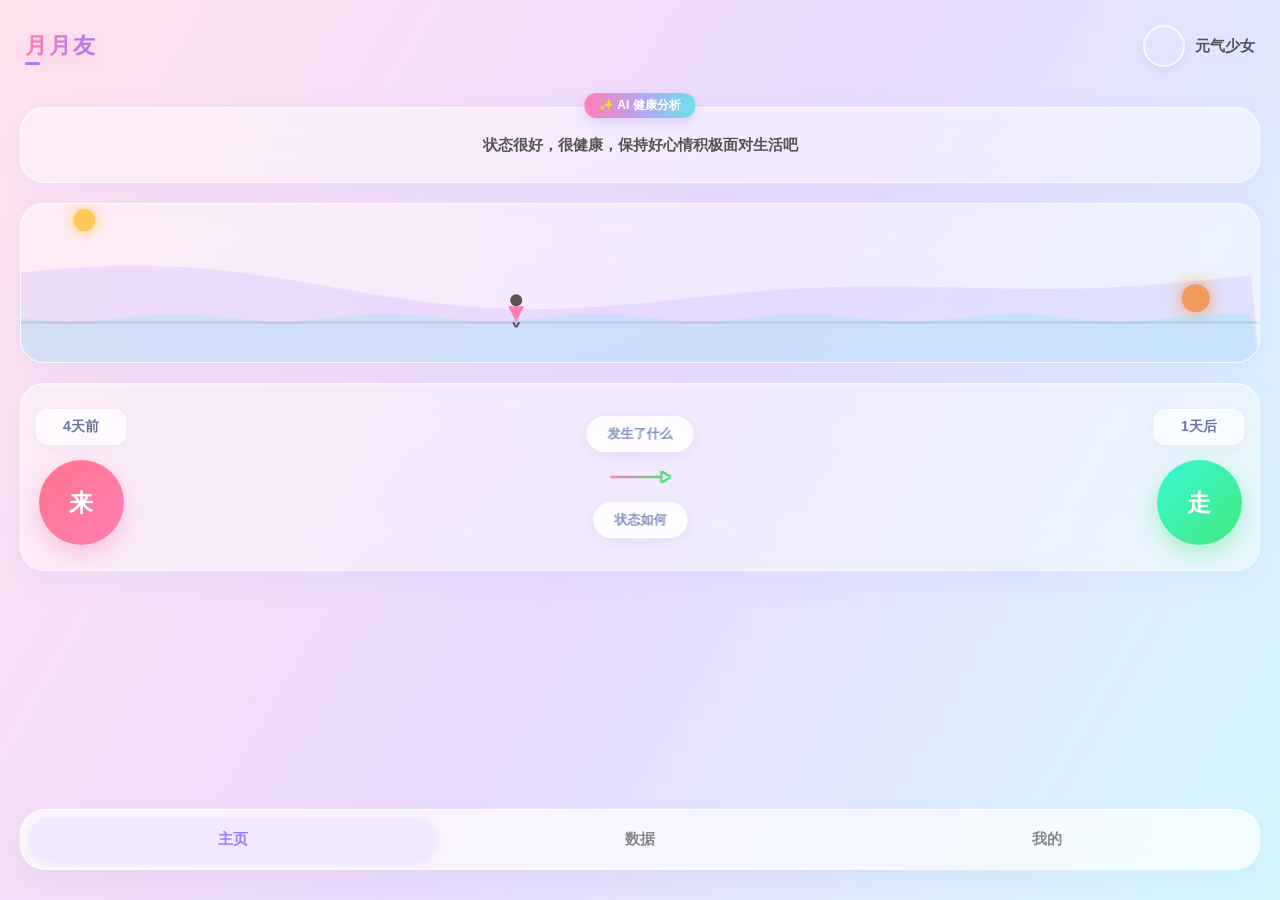
==== commit 15dff822: "数据页面完善" ====
--- a/docs/dev-ops/nagix/index.html
+++ b/docs/dev-ops/nagix/index.html
@@ -5,58 +5,118 @@
     <meta name="viewport" content="width=device-width, initial-scale=1.0, maximum-scale=1.0, user-scalable=no">
     <title>健康管理 - 月月友</title>
     <style>
-        /* ================= 基础重置与全局样式 ================= */
+        /* ================= 全局样式与极光背景复用 ================= */
         * { margin: 0; padding: 0; box-sizing: border-box; font-family: 'Helvetica Neue', Helvetica, 'PingFang SC', sans-serif; }
 
         body {
             background: linear-gradient(120deg, #ffe2ed 0%, #eadaff 25%, #d4f7ff 50%, #e0fbf2 75%, #ffe2ed 100%);
             background-size: 200% 200%; animation: auroraBreathe 12s ease infinite; color: #333;
-            height: 100vh; display: flex; flex-direction: column; overflow: hidden; position: relative;
+            min-height: 100vh; display: flex; flex-direction: column; overflow-x: hidden;
         }
 
         @keyframes auroraBreathe { 0% { background-position: 0% 50%; } 50% { background-position: 100% 50%; } 100% { background-position: 0% 50%; } }
 
-        /* ================= 顶部栏 & AI卡片 ================= */
-        .header { display: flex; justify-content: space-between; align-items: center; padding: 20px 25px; }
+        /* ================= 顶部栏样式 ================= */
+        .header { display: flex; justify-content: space-between; align-items: center; padding: 25px 25px 15px 25px; }
         .app-title { font-size: 22px; font-weight: 800; background: linear-gradient(90deg, #ff7eb3, #9d7dfa); -webkit-background-clip: text; color: transparent; letter-spacing: 2px; text-shadow: 0 4px 15px rgba(255,126,179,0.3); position: relative; }
         .app-title::after { content: ''; position: absolute; bottom: -4px; left: 0; width: 15px; height: 3px; background: #9d7dfa; border-radius: 2px; }
+
+        .header-controls { display: flex; align-items: center; gap: 15px; }
         .avatar-container { display: flex; align-items: center; gap: 10px; cursor: pointer; }
         .avatar { width: 42px; height: 42px; background: linear-gradient(135deg, #a1c4fd, #c2e9fb); background-size: cover; background-position: center; border-radius: 50%; border: 2px solid rgba(255,255,255,0.8); box-shadow: 0 4px 10px rgba(0,0,0,0.05); }
         .username { font-size: 15px; font-weight: 600; color: #555; }
 
-        .ai-card { margin: 0 20px; padding: 30px 20px; background: rgba(255, 255, 255, 0.65); backdrop-filter: blur(12px); -webkit-backdrop-filter: blur(12px); border: 1px solid rgba(255, 255, 255, 0.8); border-radius: 20px; box-shadow: 0 8px 30px rgba(162, 169, 255, 0.15); text-align: center; position: relative; }
-        .ai-card::before { content: '✨ AI 健康分析'; position: absolute; top: -12px; left: 50%; transform: translateX(-50%); background: linear-gradient(90deg, #ff7eb3, #b8a4f5, #6be3e9); color: white; padding: 4px 15px; border-radius: 12px; font-size: 12px; font-weight: bold; box-shadow: 0 4px 12px rgba(184, 164, 245, 0.4); }
+        /* ================= 核心滚动区与玻璃卡片 ================= */
+        .content-scroll { flex: 1; padding: 10px 20px 0 20px; overflow-y: auto; display: flex; flex-direction: column; gap: 20px; padding-bottom: 110px; }
+
+        .glass-panel {
+            background: rgba(255, 255, 255, 0.4);
+            backdrop-filter: blur(25px); -webkit-backdrop-filter: blur(25px);
+            border: 1px solid rgba(255, 255, 255, 0.6);
+            border-top: 1.5px solid rgba(255, 255, 255, 0.8); /* 高光边框 */
+            border-left: 1.5px solid rgba(255, 255, 255, 0.8);
+            border-radius: 24px; padding: 20px;
+            box-shadow: inset 0 2px 5px rgba(255,255,255,0.4), 0 8px 30px rgba(162, 169, 255, 0.12);
+            position: relative;
+            transition: all 0.4s cubic-bezier(0.25, 0.8, 0.25, 1);
+        }
+
+        .glass-panel:hover {
+            transform: translateY(-4px);
+            background: rgba(255, 255, 255, 0.6);
+            box-shadow: inset 0 2px 5px rgba(255,255,255,0.8), 0 15px 35px rgba(162, 169, 255, 0.2);
+            border-color: rgba(255, 255, 255, 0.9);
+        }
+
+        .glass-panel.no-padding { padding: 0; overflow: hidden; }
+
+        /* ================= AI卡片特有样式 (修复遮挡) ================= */
+        .ai-card {
+            padding: 25px 20px;
+            text-align: center;
+            margin-top: 15px; /* 增加上边距，防止标签顶到上面 */
+            z-index: 10; /* 确保层级足够高 */
+        }
+        .ai-card::before {
+            content: '✨ AI 健康分析';
+            position: absolute;
+            top: -15px; /* 将标签向上移动，脱离边框 */
+            left: 50%;
+            transform: translateX(-50%);
+            background: linear-gradient(90deg, #ff7eb3, #b8a4f5, #6be3e9);
+            color: white;
+            padding: 4px 15px;
+            border-radius: 12px;
+            font-size: 12px;
+            font-weight: bold;
+            box-shadow: 0 4px 12px rgba(184, 164, 245, 0.4);
+            z-index: 11; /* 确保标签在卡片之上 */
+        }
         .ai-text { font-size: 15px; color: #555; line-height: 1.6; font-weight: 600; }
 
+        /* ================= 治愈系动画容器 ================= */
+        .animation-container { height: 160px; width: 100%; }
+        #journeyCanvas { width: 100%; height: 100%; display: block; }
+
         /* ================= 核心操作区 ================= */
-        .action-area { flex: 1; display: flex; justify-content: space-between; align-items: center; padding: 0 30px; margin-top: 20px; position: relative; transition: all 0.5s ease; }
+        .action-area { display: flex; justify-content: space-between; align-items: center; padding: 25px 15px; transition: all 0.5s ease; }
         .action-area.reverse { flex-direction: row-reverse; }
         .action-col { display: flex; flex-direction: column; align-items: center; gap: 15px; z-index: 2; }
-        .date-box { background: rgba(255, 255, 255, 0.7); backdrop-filter: blur(10px); padding: 8px 16px; border-radius: 12px; font-size: 14px; font-weight: bold; color: #6a73a0; box-shadow: 0 4px 12px rgba(0,0,0,0.04); min-width: 90px; text-align: center; border: 1px solid rgba(255, 255, 255, 0.9); }
-        .circle-btn { width: 90px; height: 90px; border-radius: 50%; border: none; color: white; font-size: 24px; font-weight: bold; display: flex; justify-content: center; align-items: center; cursor: pointer; transition: all 0.3s; }
+
+        .date-box {
+            background: rgba(255, 255, 255, 0.5); backdrop-filter: blur(10px);
+            padding: 8px 16px; border-radius: 12px; font-size: 14px; font-weight: bold; color: #6a73a0;
+            box-shadow: 0 4px 12px rgba(0,0,0,0.04); min-width: 90px; text-align: center;
+            border: 1px solid rgba(255, 255, 255, 0.9);
+        }
+        .circle-btn { width: 85px; height: 85px; border-radius: 50%; border: none; color: white; font-size: 24px; font-weight: bold; display: flex; justify-content: center; align-items: center; cursor: pointer; transition: all 0.3s; }
         .btn-come { background: linear-gradient(135deg, #ff758c 0%, #ff7eb3 100%); box-shadow: 0 8px 25px rgba(255, 126, 179, 0.4); }
         .btn-go { background: linear-gradient(135deg, #38f9d7 0%, #43e97b 100%); box-shadow: 0 8px 25px rgba(67, 233, 123, 0.4); }
         .circle-btn:active { transform: scale(0.9) translateY(2px); box-shadow: 0 4px 10px rgba(0,0,0,0.15); filter: brightness(0.95); }
 
-        .center-col { position: absolute; left: 50%; transform: translateX(-50%); display: flex; flex-direction: column; align-items: center; justify-content: center; gap: 15px; height: 100%; z-index: 1; }
-        .cloud-btn { background: rgba(255, 255, 255, 0.8); border: 1.5px solid rgba(255, 255, 255, 1); backdrop-filter: blur(8px); padding: 8px 20px; border-radius: 20px; font-size: 13px; font-weight: 700; color: #8390c1; box-shadow: 0 4px 15px rgba(131, 144, 193, 0.15); cursor: pointer; transition: all 0.3s; }
+        .center-col { position: absolute; left: 50%; top: 50%; transform: translate(-50%, -50%); display: flex; flex-direction: column; align-items: center; justify-content: center; gap: 15px; height: 100%; z-index: 1; }
+        .cloud-btn {
+            background: rgba(255, 255, 255, 0.8); border: 1.5px solid rgba(255, 255, 255, 1); backdrop-filter: blur(8px);
+            padding: 8px 20px; border-radius: 20px; font-size: 13px; font-weight: 700; color: #8390c1;
+            box-shadow: 0 4px 15px rgba(131, 144, 193, 0.15); cursor: pointer; transition: all 0.3s;
+        }
         .cloud-btn:active { transform: scale(0.95); }
+        .cloud-btn:hover { background: #fff; transform: translateY(-2px); box-shadow: 0 6px 20px rgba(131, 144, 193, 0.25); }
+
         .arrow { width: 60px; height: 20px; background: linear-gradient(90deg, #ff7eb3, #43e97b); -webkit-mask: url("data:image/svg+xml,%3Csvg xmlns='http://www.w3.org/2000/svg' viewBox='0 0 100 20'%3E%3Cpath d='M0 10 L85 10 M85 0 L100 10 L85 20 Z' fill='none' stroke='black' stroke-width='4' stroke-linejoin='round'/%3E%3C/svg%3E") center/contain no-repeat; mask: url("data:image/svg+xml,%3Csvg xmlns='http://www.w3.org/2000/svg' viewBox='0 0 100 20'%3E%3Cpath d='M0 10 L85 10 M85 0 L100 10 L85 20 Z' fill='none' stroke='black' stroke-width='4' stroke-linejoin='round'/%3E%3C/svg%3E") center/contain no-repeat; animation: arrowFloat 2s ease-in-out infinite; }
         @keyframes arrowFloat { 0%, 100% { transform: translateX(0); } 50% { transform: translateX(3px); } }
 
-        .bottom-nav { margin: 20px 20px 30px 20px; background: rgba(255, 255, 255, 0.7); backdrop-filter: blur(15px); border: 1px solid rgba(255, 255, 255, 0.8); border-radius: 25px; display: flex; justify-content: space-between; padding: 8px; box-shadow: 0 10px 30px rgba(0,0,0,0.04); }
+        /* ================= 底部固定导航栏 ================= */
+        .bottom-nav { position: fixed; bottom: 0; left: 0; right: 0; margin: 20px 20px 30px 20px; background: rgba(255, 255, 255, 0.7); backdrop-filter: blur(15px); border: 1px solid rgba(255, 255, 255, 0.8); border-radius: 25px; display: flex; justify-content: space-between; padding: 8px; box-shadow: 0 10px 30px rgba(0,0,0,0.04); z-index: 100; }
         .nav-item { flex: 1; text-align: center; padding: 12px 0; border-radius: 20px; font-size: 15px; font-weight: 600; color: #888; cursor: pointer; transition: all 0.3s; }
         .nav-item.active { background: #f1e9ff; color: #9d7dfa; box-shadow: 0 2px 10px rgba(157, 125, 250, 0.15); }
 
-        /* ================= 治愈系动画容器 ================= */
-        .animation-container { margin: 15px 20px; height: 160px; background: rgba(255, 255, 255, 0.4); backdrop-filter: blur(10px); -webkit-backdrop-filter: blur(10px); border: 1px solid rgba(255, 255, 255, 0.6); border-radius: 20px; box-shadow: 0 8px 25px rgba(162, 169, 255, 0.1); overflow: hidden; position: relative; }
-        #journeyCanvas { width: 100%; height: 100%; display: block; }
-
-        /* ================= 美化后的统一弹窗样式 ================= */
+        ::-webkit-scrollbar { width: 0px; background: transparent; }
+
+        /* ================= 弹窗样式调整 ================= */
         .modal-overlay { position: fixed; top: 0; left: 0; right: 0; bottom: 0; background: rgba(142, 153, 194, 0.3); backdrop-filter: blur(8px); -webkit-backdrop-filter: blur(8px); z-index: 9999; display: flex; justify-content: center; align-items: center; opacity: 0; pointer-events: none; transition: opacity 0.3s ease; }
         .modal-overlay.show { opacity: 1; pointer-events: auto; }
 
-        /* 亚克力玻璃质感面板 */
         .glass-box {
             background: rgba(255, 255, 255, 0.85); border: 1px solid rgba(255, 255, 255, 0.9);
             box-shadow: 0 20px 50px rgba(131, 144, 193, 0.25); border-radius: 24px;
@@ -65,11 +125,9 @@
         }
         .modal-overlay.show .glass-box { transform: scale(1); }
 
-        /* 关闭按钮 */
         .close-btn { position: absolute; top: 15px; right: 15px; font-size: 24px; color: #a9b5d6; cursor: pointer; width: 30px; height: 30px; display: flex; align-items: center; justify-content: center; border-radius: 50%; transition: all 0.2s; }
         .close-btn:hover { background: rgba(0,0,0,0.05); color: #ff7eb3; }
 
-        /* 通用文字与按钮 */
         .modal-title { font-size: 18px; font-weight: 800; color: #5c6280; margin-bottom: 20px; text-align: center; }
         .modal-msg { font-size: 15px; color: #666; margin-bottom: 25px; line-height: 1.5; text-align: center; }
         .modal-actions { display: flex; gap: 15px; justify-content: center; margin-top: 15px;}
@@ -78,14 +136,12 @@
         .modal-btn-confirm { background: linear-gradient(135deg, #ff7eb3 0%, #9d7dfa 100%); color: white; box-shadow: 0 4px 15px rgba(157, 125, 250, 0.3); }
         .modal-btn-confirm:active { transform: scale(0.95); }
 
-        /* ================= 高颜值状态记录主面板 ================= */
+        /* ================= 状态记录面板 ================= */
         .symptom-list { display: flex; flex-direction: column; gap: 16px; margin-bottom: 25px; margin-top: 10px;}
         .symptom-row {
             display: flex; justify-content: space-between; align-items: center;
-            background: rgba(255, 255, 255, 0.6);
-            border: 1px solid rgba(157, 125, 250, 0.2);
-            border-radius: 20px; padding: 12px 15px 12px 20px;
-            cursor: pointer; transition: all 0.3s;
+            background: rgba(255, 255, 255, 0.6); border: 1px solid rgba(157, 125, 250, 0.2);
+            border-radius: 20px; padding: 12px 15px 12px 20px; cursor: pointer; transition: all 0.3s;
             box-shadow: 0 2px 10px rgba(0,0,0,0.02);
         }
         .symptom-row:active { transform: scale(0.97); background: rgba(241, 233, 255, 0.8); border-color: #9d7dfa; }
@@ -104,32 +160,23 @@
         }
         .record-submit-btn:active { transform: scale(0.95); box-shadow: 0 4px 10px rgba(67, 233, 123, 0.2); }
 
-        /* ================= Q弹选项子面板 ================= */
         .options-container { display: flex; justify-content: center; flex-wrap: wrap; gap: 15px; padding: 10px 0; }
         .option-btn {
-            background: rgba(255,255,255,0.7);
-            border: 1.5px solid rgba(157, 125, 250, 0.3);
-            width: 75px; height: 50px; border-radius: 25px;
-            display: flex; align-items: center; justify-content: center;
-            font-size: 14px; font-weight: 600; color: #5c6280;
-            cursor: pointer; transition: all 0.3s cubic-bezier(0.34, 1.56, 0.64, 1);
+            background: rgba(255,255,255,0.7); border: 1.5px solid rgba(157, 125, 250, 0.3);
+            width: 75px; height: 50px; border-radius: 25px; display: flex; align-items: center; justify-content: center;
+            font-size: 14px; font-weight: 600; color: #5c6280; cursor: pointer; transition: all 0.3s cubic-bezier(0.34, 1.56, 0.64, 1);
             box-shadow: 0 4px 10px rgba(0,0,0,0.03);
         }
         .option-btn:hover { transform: translateY(-2px); border-color: #ff7eb3; color: #ff7eb3; }
         .option-btn.selected {
-            background: linear-gradient(135deg, #ff7eb3, #9d7dfa);
-            border-color: transparent; color: white;
-            box-shadow: 0 6px 15px rgba(157, 125, 250, 0.4);
-            transform: scale(1.05);
-        }
-
-        /* ================= 备注输入框 ================= */
+            background: linear-gradient(135deg, #ff7eb3, #9d7dfa); border-color: transparent; color: white;
+            box-shadow: 0 6px 15px rgba(157, 125, 250, 0.4); transform: scale(1.05);
+        }
+
         .note-input {
-            width: 100%; background: rgba(255,255,255,0.6);
-            border: 1.5px solid rgba(157, 125, 250, 0.3);
-            border-radius: 20px; padding: 15px; font-size: 14px; color: #555;
-            outline: none; resize: none; height: 120px; margin-bottom: 5px;
-            transition: all 0.3s;
+            width: 100%; background: rgba(255,255,255,0.6); border: 1.5px solid rgba(157, 125, 250, 0.3);
+            border-radius: 20px; padding: 15px; font-size: 14px; color: #555; outline: none; resize: none;
+            height: 120px; margin-bottom: 5px; transition: all 0.3s;
         }
         .note-input:focus { border-color: #9d7dfa; background: rgba(255,255,255,0.9); box-shadow: 0 0 15px rgba(157, 125, 250, 0.15); }
     </style>
@@ -138,38 +185,46 @@
 
 <div class="header">
     <div class="app-title">月月友</div>
-    <div class="avatar-container">
-        <div class="avatar" id="user-avatar"></div>
-        <div class="username" id="user-name">加载中...</div>
-    </div>
-</div>
-
-<div class="ai-card">
-    <div class="ai-text" id="ai-suggestion">正在分析您的健康状态...</div>
-</div>
-
-<div class="animation-container"><canvas id="journeyCanvas"></canvas></div>
-
-<div class="action-area" id="action-area">
-    <div class="action-col">
-        <div class="date-box" id="date-come">--月--日</div>
-        <button class="circle-btn btn-come" id="btn-come">来</button>
-    </div>
-    <div class="center-col">
-        <div class="cloud-btn">发生了什么</div>
-        <div class="arrow"></div>
-        <div class="cloud-btn" id="btn-status">状态如何</div>
-    </div>
-    <div class="action-col">
-        <div class="date-box" id="date-go">--月--日</div>
-        <button class="circle-btn btn-go" id="btn-go">走</button>
-    </div>
+    <div class="header-controls">
+        <div class="avatar-container">
+            <div class="avatar" id="user-avatar"></div>
+            <div class="username" id="user-name">加载中...</div>
+        </div>
+    </div>
+</div>
+
+<div class="content-scroll">
+
+    <div class="glass-panel ai-card">
+        <div class="ai-text" id="ai-suggestion">正在分析您的健康状态...</div>
+    </div>
+
+    <div class="glass-panel no-padding animation-container">
+        <canvas id="journeyCanvas"></canvas>
+    </div>
+
+    <div class="glass-panel action-area" id="action-area">
+        <div class="action-col">
+            <div class="date-box" id="date-come">--月--日</div>
+            <button class="circle-btn btn-come" id="btn-come">来</button>
+        </div>
+        <div class="center-col">
+            <div class="cloud-btn" id="btn-what">发生了什么</div>
+            <div class="arrow"></div>
+            <div class="cloud-btn" id="btn-status">状态如何</div>
+        </div>
+        <div class="action-col">
+            <div class="date-box" id="date-go">--月--日</div>
+            <button class="circle-btn btn-go" id="btn-go">走</button>
+        </div>
+    </div>
+
 </div>
 
 <div class="bottom-nav">
     <div class="nav-item active" onclick="window.location.href='index.html'">主页</div>
     <div class="nav-item" onclick="window.location.href='data.html'">数据</div>
-    <div class="nav-item" onclick="alert('个人中心正在建设中...🌸')">我的</div>
+    <div class="nav-item" onclick="window.location.href='mine.html'">我的</div>
 </div>
 
 <div class="modal-overlay" id="custom-modal">
@@ -245,25 +300,20 @@
     const BASE_URL = 'http://127.0.0.1:8088';
     const API_BASE = `${BASE_URL}/record/index`;
 
-    // ================= 核心修改点：对齐后端的 0,1,2 参数体系 =================
-    let currentSymptoms = {
-        flowLevel: 1, // 0=少, 1=中(正常), 2=多
-        painLevel: 1, // 0=轻微, 1=正常, 2=剧烈
-        mood: "开心",
-        notes: "无"
-    };
-
-    // 前端展示文案与后端参数的映射字典
+    let currentSymptoms = { flowLevel: 1, painLevel: 1, mood: "开心", notes: "无" };
+
     const flowMap = { 0: "少量", 1: "正常", 2: "多量" };
     const painMap = { 0: "轻微", 1: "正常", 2: "剧烈" };
 
-    // 弹窗选中时，将文案转回给后端的 Integer
     const flowRevMap = { "少量": 0, "正常": 1, "多量": 2 };
     const painRevMap = { "轻微": 0, "正常": 1, "剧烈": 2 };
-    // =========================================================================
 
     document.addEventListener("DOMContentLoaded", () => {
         if (USER_NAME) document.getElementById('user-name').innerText = USER_NAME;
+        // 为“发生了什么”按钮增加弹窗提示
+        document.getElementById('btn-what').addEventListener('click', () => {
+            showModalMsg("生活记录功能正在开发中哦~ 敬请期待！🌸", true);
+        });
     });
 
     function closeModal(id) { document.getElementById(id).classList.remove('show'); }
@@ -461,7 +511,6 @@
                 closeModal('symptom-record-modal');
                 setTimeout(() => showModalMsg("状态记录已保存 🌸", true), 300);
             } else {
-                // 如果后端还是报错，可以把 resData.info 打印出来看具体原因
                 await showModalMsg(resData.info || "非法参数或记录失败", true);
             }
         } catch (error) {
@@ -475,7 +524,6 @@
 
     window.onload = init;
 
-    // ==================== 原版治愈系小动画 ====================
     function initJourneyAnimation() {
         const canvas = document.getElementById('journeyCanvas');
         if (!canvas) return;
@@ -523,6 +571,6 @@
         draw();
     }
     initJourneyAnimation();
-</script>rr
+</script>
 </body>
 </html>
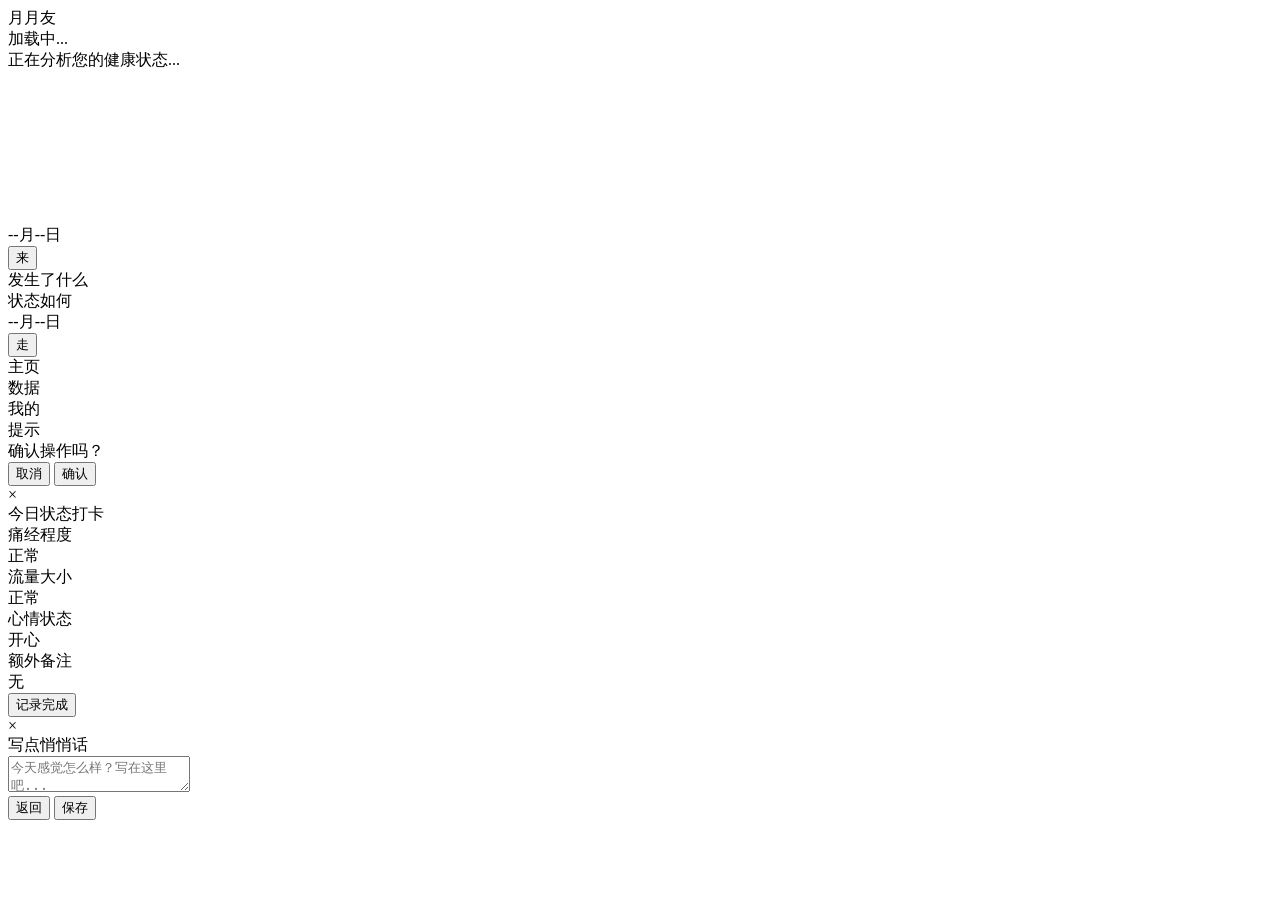
==== commit 13d75685: "基础功能完善" ====
--- a/docs/dev-ops/nagix/index.html
+++ b/docs/dev-ops/nagix/index.html
@@ -4,182 +4,9 @@
     <meta charset="UTF-8">
     <meta name="viewport" content="width=device-width, initial-scale=1.0, maximum-scale=1.0, user-scalable=no">
     <title>健康管理 - 月月友</title>
-    <style>
-        /* ================= 全局样式与极光背景复用 ================= */
-        * { margin: 0; padding: 0; box-sizing: border-box; font-family: 'Helvetica Neue', Helvetica, 'PingFang SC', sans-serif; }
-
-        body {
-            background: linear-gradient(120deg, #ffe2ed 0%, #eadaff 25%, #d4f7ff 50%, #e0fbf2 75%, #ffe2ed 100%);
-            background-size: 200% 200%; animation: auroraBreathe 12s ease infinite; color: #333;
-            min-height: 100vh; display: flex; flex-direction: column; overflow-x: hidden;
-        }
-
-        @keyframes auroraBreathe { 0% { background-position: 0% 50%; } 50% { background-position: 100% 50%; } 100% { background-position: 0% 50%; } }
-
-        /* ================= 顶部栏样式 ================= */
-        .header { display: flex; justify-content: space-between; align-items: center; padding: 25px 25px 15px 25px; }
-        .app-title { font-size: 22px; font-weight: 800; background: linear-gradient(90deg, #ff7eb3, #9d7dfa); -webkit-background-clip: text; color: transparent; letter-spacing: 2px; text-shadow: 0 4px 15px rgba(255,126,179,0.3); position: relative; }
-        .app-title::after { content: ''; position: absolute; bottom: -4px; left: 0; width: 15px; height: 3px; background: #9d7dfa; border-radius: 2px; }
-
-        .header-controls { display: flex; align-items: center; gap: 15px; }
-        .avatar-container { display: flex; align-items: center; gap: 10px; cursor: pointer; }
-        .avatar { width: 42px; height: 42px; background: linear-gradient(135deg, #a1c4fd, #c2e9fb); background-size: cover; background-position: center; border-radius: 50%; border: 2px solid rgba(255,255,255,0.8); box-shadow: 0 4px 10px rgba(0,0,0,0.05); }
-        .username { font-size: 15px; font-weight: 600; color: #555; }
-
-        /* ================= 核心滚动区与玻璃卡片 ================= */
-        .content-scroll { flex: 1; padding: 10px 20px 0 20px; overflow-y: auto; display: flex; flex-direction: column; gap: 20px; padding-bottom: 110px; }
-
-        .glass-panel {
-            background: rgba(255, 255, 255, 0.4);
-            backdrop-filter: blur(25px); -webkit-backdrop-filter: blur(25px);
-            border: 1px solid rgba(255, 255, 255, 0.6);
-            border-top: 1.5px solid rgba(255, 255, 255, 0.8); /* 高光边框 */
-            border-left: 1.5px solid rgba(255, 255, 255, 0.8);
-            border-radius: 24px; padding: 20px;
-            box-shadow: inset 0 2px 5px rgba(255,255,255,0.4), 0 8px 30px rgba(162, 169, 255, 0.12);
-            position: relative;
-            transition: all 0.4s cubic-bezier(0.25, 0.8, 0.25, 1);
-        }
-
-        .glass-panel:hover {
-            transform: translateY(-4px);
-            background: rgba(255, 255, 255, 0.6);
-            box-shadow: inset 0 2px 5px rgba(255,255,255,0.8), 0 15px 35px rgba(162, 169, 255, 0.2);
-            border-color: rgba(255, 255, 255, 0.9);
-        }
-
-        .glass-panel.no-padding { padding: 0; overflow: hidden; }
-
-        /* ================= AI卡片特有样式 (修复遮挡) ================= */
-        .ai-card {
-            padding: 25px 20px;
-            text-align: center;
-            margin-top: 15px; /* 增加上边距，防止标签顶到上面 */
-            z-index: 10; /* 确保层级足够高 */
-        }
-        .ai-card::before {
-            content: '✨ AI 健康分析';
-            position: absolute;
-            top: -15px; /* 将标签向上移动，脱离边框 */
-            left: 50%;
-            transform: translateX(-50%);
-            background: linear-gradient(90deg, #ff7eb3, #b8a4f5, #6be3e9);
-            color: white;
-            padding: 4px 15px;
-            border-radius: 12px;
-            font-size: 12px;
-            font-weight: bold;
-            box-shadow: 0 4px 12px rgba(184, 164, 245, 0.4);
-            z-index: 11; /* 确保标签在卡片之上 */
-        }
-        .ai-text { font-size: 15px; color: #555; line-height: 1.6; font-weight: 600; }
-
-        /* ================= 治愈系动画容器 ================= */
-        .animation-container { height: 160px; width: 100%; }
-        #journeyCanvas { width: 100%; height: 100%; display: block; }
-
-        /* ================= 核心操作区 ================= */
-        .action-area { display: flex; justify-content: space-between; align-items: center; padding: 25px 15px; transition: all 0.5s ease; }
-        .action-area.reverse { flex-direction: row-reverse; }
-        .action-col { display: flex; flex-direction: column; align-items: center; gap: 15px; z-index: 2; }
-
-        .date-box {
-            background: rgba(255, 255, 255, 0.5); backdrop-filter: blur(10px);
-            padding: 8px 16px; border-radius: 12px; font-size: 14px; font-weight: bold; color: #6a73a0;
-            box-shadow: 0 4px 12px rgba(0,0,0,0.04); min-width: 90px; text-align: center;
-            border: 1px solid rgba(255, 255, 255, 0.9);
-        }
-        .circle-btn { width: 85px; height: 85px; border-radius: 50%; border: none; color: white; font-size: 24px; font-weight: bold; display: flex; justify-content: center; align-items: center; cursor: pointer; transition: all 0.3s; }
-        .btn-come { background: linear-gradient(135deg, #ff758c 0%, #ff7eb3 100%); box-shadow: 0 8px 25px rgba(255, 126, 179, 0.4); }
-        .btn-go { background: linear-gradient(135deg, #38f9d7 0%, #43e97b 100%); box-shadow: 0 8px 25px rgba(67, 233, 123, 0.4); }
-        .circle-btn:active { transform: scale(0.9) translateY(2px); box-shadow: 0 4px 10px rgba(0,0,0,0.15); filter: brightness(0.95); }
-
-        .center-col { position: absolute; left: 50%; top: 50%; transform: translate(-50%, -50%); display: flex; flex-direction: column; align-items: center; justify-content: center; gap: 15px; height: 100%; z-index: 1; }
-        .cloud-btn {
-            background: rgba(255, 255, 255, 0.8); border: 1.5px solid rgba(255, 255, 255, 1); backdrop-filter: blur(8px);
-            padding: 8px 20px; border-radius: 20px; font-size: 13px; font-weight: 700; color: #8390c1;
-            box-shadow: 0 4px 15px rgba(131, 144, 193, 0.15); cursor: pointer; transition: all 0.3s;
-        }
-        .cloud-btn:active { transform: scale(0.95); }
-        .cloud-btn:hover { background: #fff; transform: translateY(-2px); box-shadow: 0 6px 20px rgba(131, 144, 193, 0.25); }
-
-        .arrow { width: 60px; height: 20px; background: linear-gradient(90deg, #ff7eb3, #43e97b); -webkit-mask: url("data:image/svg+xml,%3Csvg xmlns='http://www.w3.org/2000/svg' viewBox='0 0 100 20'%3E%3Cpath d='M0 10 L85 10 M85 0 L100 10 L85 20 Z' fill='none' stroke='black' stroke-width='4' stroke-linejoin='round'/%3E%3C/svg%3E") center/contain no-repeat; mask: url("data:image/svg+xml,%3Csvg xmlns='http://www.w3.org/2000/svg' viewBox='0 0 100 20'%3E%3Cpath d='M0 10 L85 10 M85 0 L100 10 L85 20 Z' fill='none' stroke='black' stroke-width='4' stroke-linejoin='round'/%3E%3C/svg%3E") center/contain no-repeat; animation: arrowFloat 2s ease-in-out infinite; }
-        @keyframes arrowFloat { 0%, 100% { transform: translateX(0); } 50% { transform: translateX(3px); } }
-
-        /* ================= 底部固定导航栏 ================= */
-        .bottom-nav { position: fixed; bottom: 0; left: 0; right: 0; margin: 20px 20px 30px 20px; background: rgba(255, 255, 255, 0.7); backdrop-filter: blur(15px); border: 1px solid rgba(255, 255, 255, 0.8); border-radius: 25px; display: flex; justify-content: space-between; padding: 8px; box-shadow: 0 10px 30px rgba(0,0,0,0.04); z-index: 100; }
-        .nav-item { flex: 1; text-align: center; padding: 12px 0; border-radius: 20px; font-size: 15px; font-weight: 600; color: #888; cursor: pointer; transition: all 0.3s; }
-        .nav-item.active { background: #f1e9ff; color: #9d7dfa; box-shadow: 0 2px 10px rgba(157, 125, 250, 0.15); }
-
-        ::-webkit-scrollbar { width: 0px; background: transparent; }
-
-        /* ================= 弹窗样式调整 ================= */
-        .modal-overlay { position: fixed; top: 0; left: 0; right: 0; bottom: 0; background: rgba(142, 153, 194, 0.3); backdrop-filter: blur(8px); -webkit-backdrop-filter: blur(8px); z-index: 9999; display: flex; justify-content: center; align-items: center; opacity: 0; pointer-events: none; transition: opacity 0.3s ease; }
-        .modal-overlay.show { opacity: 1; pointer-events: auto; }
-
-        .glass-box {
-            background: rgba(255, 255, 255, 0.85); border: 1px solid rgba(255, 255, 255, 0.9);
-            box-shadow: 0 20px 50px rgba(131, 144, 193, 0.25); border-radius: 24px;
-            padding: 25px; width: 85%; max-width: 340px; transform: scale(0.85);
-            transition: transform 0.4s cubic-bezier(0.34, 1.56, 0.64, 1); position: relative;
-        }
-        .modal-overlay.show .glass-box { transform: scale(1); }
-
-        .close-btn { position: absolute; top: 15px; right: 15px; font-size: 24px; color: #a9b5d6; cursor: pointer; width: 30px; height: 30px; display: flex; align-items: center; justify-content: center; border-radius: 50%; transition: all 0.2s; }
-        .close-btn:hover { background: rgba(0,0,0,0.05); color: #ff7eb3; }
-
-        .modal-title { font-size: 18px; font-weight: 800; color: #5c6280; margin-bottom: 20px; text-align: center; }
-        .modal-msg { font-size: 15px; color: #666; margin-bottom: 25px; line-height: 1.5; text-align: center; }
-        .modal-actions { display: flex; gap: 15px; justify-content: center; margin-top: 15px;}
-        .modal-btn { flex: 1; padding: 12px 0; border-radius: 18px; border: none; font-size: 15px; font-weight: bold; cursor: pointer; transition: all 0.2s; }
-        .modal-btn-cancel { background: rgba(157, 125, 250, 0.1); color: #9d7dfa; }
-        .modal-btn-confirm { background: linear-gradient(135deg, #ff7eb3 0%, #9d7dfa 100%); color: white; box-shadow: 0 4px 15px rgba(157, 125, 250, 0.3); }
-        .modal-btn-confirm:active { transform: scale(0.95); }
-
-        /* ================= 状态记录面板 ================= */
-        .symptom-list { display: flex; flex-direction: column; gap: 16px; margin-bottom: 25px; margin-top: 10px;}
-        .symptom-row {
-            display: flex; justify-content: space-between; align-items: center;
-            background: rgba(255, 255, 255, 0.6); border: 1px solid rgba(157, 125, 250, 0.2);
-            border-radius: 20px; padding: 12px 15px 12px 20px; cursor: pointer; transition: all 0.3s;
-            box-shadow: 0 2px 10px rgba(0,0,0,0.02);
-        }
-        .symptom-row:active { transform: scale(0.97); background: rgba(241, 233, 255, 0.8); border-color: #9d7dfa; }
-        .symptom-label { font-size: 15px; color: #5c6280; font-weight: 600; }
-        .symptom-val {
-            background: #f1e9ff; border: 1px solid transparent; border-radius: 16px;
-            padding: 6px 16px; font-size: 14px; color: #9d7dfa; font-weight: bold;
-            min-width: 70px; text-align: center; pointer-events: none;
-        }
-
-        .record-submit-btn {
-            width: 100%; background: linear-gradient(135deg, #38f9d7 0%, #43e97b 100%);
-            border: none; color: white; padding: 14px 0; border-radius: 20px;
-            font-size: 16px; font-weight: bold; cursor: pointer;
-            box-shadow: 0 8px 20px rgba(67, 233, 123, 0.3); transition: all 0.2s;
-        }
-        .record-submit-btn:active { transform: scale(0.95); box-shadow: 0 4px 10px rgba(67, 233, 123, 0.2); }
-
-        .options-container { display: flex; justify-content: center; flex-wrap: wrap; gap: 15px; padding: 10px 0; }
-        .option-btn {
-            background: rgba(255,255,255,0.7); border: 1.5px solid rgba(157, 125, 250, 0.3);
-            width: 75px; height: 50px; border-radius: 25px; display: flex; align-items: center; justify-content: center;
-            font-size: 14px; font-weight: 600; color: #5c6280; cursor: pointer; transition: all 0.3s cubic-bezier(0.34, 1.56, 0.64, 1);
-            box-shadow: 0 4px 10px rgba(0,0,0,0.03);
-        }
-        .option-btn:hover { transform: translateY(-2px); border-color: #ff7eb3; color: #ff7eb3; }
-        .option-btn.selected {
-            background: linear-gradient(135deg, #ff7eb3, #9d7dfa); border-color: transparent; color: white;
-            box-shadow: 0 6px 15px rgba(157, 125, 250, 0.4); transform: scale(1.05);
-        }
-
-        .note-input {
-            width: 100%; background: rgba(255,255,255,0.6); border: 1.5px solid rgba(157, 125, 250, 0.3);
-            border-radius: 20px; padding: 15px; font-size: 14px; color: #555; outline: none; resize: none;
-            height: 120px; margin-bottom: 5px; transition: all 0.3s;
-        }
-        .note-input:focus { border-color: #9d7dfa; background: rgba(255,255,255,0.9); box-shadow: 0 0 15px rgba(157, 125, 250, 0.15); }
-    </style>
+    <link rel="stylesheet" href="css/index.css">
+    <link rel="stylesheet" href="css/phone-shell.css">
+    <link rel="stylesheet" href="css/polish.css">
 </head>
 <body>
 
@@ -222,9 +49,9 @@
 </div>
 
 <div class="bottom-nav">
-    <div class="nav-item active" onclick="window.location.href='index.html'">主页</div>
-    <div class="nav-item" onclick="window.location.href='data.html'">数据</div>
-    <div class="nav-item" onclick="window.location.href='mine.html'">我的</div>
+    <div class="nav-item active" data-href="index.html" role="button" tabindex="0">主页</div>
+    <div class="nav-item" data-href="data.html" role="button" tabindex="0">数据</div>
+    <div class="nav-item" data-href="mine.html" role="button" tabindex="0">我的</div>
 </div>
 
 <div class="modal-overlay" id="custom-modal">
@@ -240,33 +67,33 @@
 
 <div class="modal-overlay" id="symptom-record-modal">
     <div class="glass-box">
-        <div class="close-btn" onclick="closeModal('symptom-record-modal')">×</div>
-        <div class="modal-title" style="margin-bottom: 5px;">今日状态打卡</div>
+        <div class="close-btn" data-close="symptom-record-modal" role="button" tabindex="0">×</div>
+        <div class="modal-title modal-title-tight">今日状态打卡</div>
         <div class="symptom-list">
-            <div class="symptom-row" onclick="openSubModal('pain')">
+            <div class="symptom-row" data-symptom="pain" role="button" tabindex="0">
                 <span class="symptom-label">痛经程度</span>
                 <div class="symptom-val" id="val-pain">正常</div>
             </div>
-            <div class="symptom-row" onclick="openSubModal('flow')">
+            <div class="symptom-row" data-symptom="flow" role="button" tabindex="0">
                 <span class="symptom-label">流量大小</span>
                 <div class="symptom-val" id="val-flow">正常</div>
             </div>
-            <div class="symptom-row" onclick="openSubModal('mood')">
+            <div class="symptom-row" data-symptom="mood" role="button" tabindex="0">
                 <span class="symptom-label">心情状态</span>
                 <div class="symptom-val" id="val-mood">开心</div>
             </div>
-            <div class="symptom-row" onclick="openSubModal('note')">
+            <div class="symptom-row" data-symptom="note" role="button" tabindex="0">
                 <span class="symptom-label">额外备注</span>
-                <div class="symptom-val" id="val-note" style="max-width: 100px; white-space: nowrap; overflow: hidden; text-overflow: ellipsis; background: transparent; border: 1px solid #9d7dfa;">无</div>
+                <div class="symptom-val symptom-note-preview" id="val-note">无</div>
             </div>
         </div>
-        <button class="record-submit-btn" onclick="submitSymptomRecord()">记录完成</button>
+        <button class="record-submit-btn" id="btn-submit-symptom">记录完成</button>
     </div>
 </div>
 
 <div class="modal-overlay" id="symptom-options-modal">
-    <div class="glass-box" style="padding-top: 35px;">
-        <div class="close-btn" onclick="closeModal('symptom-options-modal')">×</div>
+    <div class="glass-box symptom-options-box">
+        <div class="close-btn" data-close="symptom-options-modal" role="button" tabindex="0">×</div>
         <div class="options-container" id="options-container">
         </div>
     </div>
@@ -277,300 +104,12 @@
         <div class="modal-title">写点悄悄话</div>
         <textarea class="note-input" id="note-textarea" placeholder="今天感觉怎么样？写在这里吧..."></textarea>
         <div class="modal-actions">
-            <button class="modal-btn modal-btn-cancel" onclick="closeModal('symptom-note-modal')">返回</button>
-            <button class="modal-btn modal-btn-confirm" onclick="saveNote()">保存</button>
+            <button class="modal-btn modal-btn-cancel" data-close="symptom-note-modal">返回</button>
+            <button class="modal-btn modal-btn-confirm" id="btn-save-note">保存</button>
         </div>
     </div>
 </div>
-
-<script>
-    function getCookie(name) {
-        const value = `; ${document.cookie}`;
-        const parts = value.split(`; ${name}=`);
-        if (parts.length === 2) return decodeURIComponent(parts.pop().split(';').shift());
-        return null;
-    }
-
-    let USER_ID = getCookie('userId');
-    let USER_NAME = getCookie('username');
-    let CYCLE_ID = null;
-
-    if (!USER_ID) USER_ID = 5; else USER_ID = parseInt(USER_ID, 10);
-
-    const BASE_URL = 'http://127.0.0.1:8088';
-    const API_BASE = `${BASE_URL}/record/index`;
-
-    let currentSymptoms = { flowLevel: 1, painLevel: 1, mood: "开心", notes: "无" };
-
-    const flowMap = { 0: "少量", 1: "正常", 2: "多量" };
-    const painMap = { 0: "轻微", 1: "正常", 2: "剧烈" };
-
-    const flowRevMap = { "少量": 0, "正常": 1, "多量": 2 };
-    const painRevMap = { "轻微": 0, "正常": 1, "剧烈": 2 };
-
-    document.addEventListener("DOMContentLoaded", () => {
-        if (USER_NAME) document.getElementById('user-name').innerText = USER_NAME;
-        // 为“发生了什么”按钮增加弹窗提示
-        document.getElementById('btn-what').addEventListener('click', () => {
-            showModalMsg("生活记录功能正在开发中哦~ 敬请期待！🌸", true);
-        });
-    });
-
-    function closeModal(id) { document.getElementById(id).classList.remove('show'); }
-
-    function showModalMsg(message, isAlert = false) {
-        return new Promise((resolve) => {
-            const overlay = document.getElementById('custom-modal');
-            const msgEl = document.getElementById('modal-msg');
-            const btnCancel = document.getElementById('modal-cancel');
-            const btnConfirm = document.getElementById('modal-confirm');
-
-            msgEl.innerText = message;
-            btnCancel.style.display = isAlert ? 'none' : 'block';
-            btnConfirm.innerText = isAlert ? '我知道了' : '确认';
-            overlay.classList.add('show');
-
-            const cleanup = () => {
-                overlay.classList.remove('show');
-                btnConfirm.removeEventListener('click', onConfirm);
-                btnCancel.removeEventListener('click', onCancel);
-            };
-            const onConfirm = () => { cleanup(); resolve(true); };
-            const onCancel = () => { cleanup(); resolve(false); };
-
-            btnConfirm.addEventListener('click', onConfirm);
-            btnCancel.addEventListener('click', onCancel);
-        });
-    }
-
-    async function fetchInitialData(userId) {
-        try {
-            const response = await fetch(`${API_BASE}/query_user_info`, {
-                method: 'POST', headers: { 'Content-Type': 'application/json' },
-                body: JSON.stringify({ userId: userId })
-            });
-            return await response.json();
-        } catch (error) {
-            return {
-                "code": "0000", "data": {
-                    "userId": userId, "cycleId": 8, "userName": USER_NAME || "元气少女",
-                    "avatar": "https://api.dicebear.com/7.x/adventurer/svg?seed=" + (USER_NAME || "Felix"),
-                    "comeDays": "4天前", "goDays": "1天后", "status": 0,
-                    "aiSuggestion": "状态很好，很健康，保持好心情积极面对生活吧"
-                }
-            };
-        }
-    }
-
-    function renderUI(data) {
-        if (data.userName) document.getElementById('user-name').innerText = data.userName;
-        if (data.avatar) document.getElementById('user-avatar').style.backgroundImage = `url('${data.avatar}')`;
-        document.getElementById('ai-suggestion').innerText = data.aiSuggestion || "状态很好，很健康，保持好心情积极面对生活吧";
-        if (data.comeDays) document.getElementById('date-come').innerText = data.comeDays;
-        if (data.goDays) document.getElementById('date-go').innerText = data.goDays;
-        const actionArea = document.getElementById('action-area');
-        if (data.status === 0) actionArea.classList.remove('reverse');
-        else if (data.status === 1) actionArea.classList.add('reverse');
-    }
-
-    async function init() {
-        if (!USER_ID) return;
-        const res = await fetchInitialData(USER_ID);
-        if (res && res.code === "0000") {
-            CYCLE_ID = res.data.cycleId;
-            renderUI(res.data);
-        }
-    }
-
-    async function handleAction(type) {
-        let confirmMsg = type === 'come' ? "确定大姨妈来了吗？" : "确定大姨妈走了吗？";
-        let endpoint = type === 'come' ? `${API_BASE}/start_cycle_record` : `${API_BASE}/over_cycle_record`;
-        if (await showModalMsg(confirmMsg, false)) {
-            try {
-                const response = await fetch(endpoint, {
-                    method: 'POST', headers: { 'Content-Type': 'application/json' },
-                    body: JSON.stringify({ userId: USER_ID })
-                });
-                const resData = await response.json();
-                if (resData.code === "0000") init();
-                else await showModalMsg(resData.info || "操作失败，请重试", true);
-            } catch (error) { await showModalMsg("网络请求失败！", true); }
-        }
-    }
-
-    document.getElementById('btn-status').addEventListener('click', async () => {
-        if (!CYCLE_ID) { await showModalMsg("暂无周期数据", true); return; }
-
-        let payload = { cycleId: parseInt(CYCLE_ID), userId: parseInt(USER_ID), flowLevel: 1, painLevel: 1, mood: "", notes: "" };
-        try {
-            const response = await fetch(`${API_BASE}/query_symptom`, {
-                method: 'POST', headers: { 'Content-Type': 'application/json' }, body: JSON.stringify(payload)
-            });
-            const resData = await response.json();
-            if (resData.code === "0000" && resData.data) updateLocalSymptoms(resData.data);
-        } catch (error) {
-            updateLocalSymptoms({ flowLevel: 1, painLevel: 1, mood: "正常", notes: "无" });
-        }
-        refreshSymptomUI();
-        document.getElementById('symptom-record-modal').classList.add('show');
-    });
-
-    function updateLocalSymptoms(data) {
-        let f = parseInt(data.flowLevel);
-        let p = parseInt(data.painLevel);
-
-        currentSymptoms.flowLevel = isNaN(f) ? 1 : f;
-        currentSymptoms.painLevel = isNaN(p) ? 1 : p;
-        currentSymptoms.mood = data.mood || "正常";
-        currentSymptoms.notes = data.notes || "无";
-    }
-
-    function refreshSymptomUI() {
-        document.getElementById('val-pain').innerText = painMap[currentSymptoms.painLevel] || "正常";
-        document.getElementById('val-flow').innerText = flowMap[currentSymptoms.flowLevel] || "正常";
-        document.getElementById('val-mood').innerText = currentSymptoms.mood;
-        let noteStr = currentSymptoms.notes || "无";
-        document.getElementById('val-note').innerText = noteStr;
-    }
-
-    function openSubModal(type) {
-        if (type === 'note') {
-            document.getElementById('note-textarea').value = currentSymptoms.notes === "无" ? "" : currentSymptoms.notes;
-            document.getElementById('symptom-note-modal').classList.add('show');
-            return;
-        }
-
-        const container = document.getElementById('options-container');
-        container.innerHTML = '';
-
-        let options = [];
-        let currentValue = '';
-        let currentType = type;
-
-        if (type === 'pain') {
-            options = ["轻微", "正常", "剧烈"];
-            currentValue = painMap[currentSymptoms.painLevel];
-        } else if (type === 'flow') {
-            options = ["少量", "正常", "多量"];
-            currentValue = flowMap[currentSymptoms.flowLevel];
-        } else if (type === 'mood') {
-            options = ["开心", "正常", "焦虑", "悲伤", "兴奋", "幸福"];
-            currentValue = currentSymptoms.mood;
-        }
-
-        options.forEach(opt => {
-            const btn = document.createElement('div');
-            btn.className = 'option-btn' + (opt === currentValue ? ' selected' : '');
-            btn.innerText = opt;
-            btn.onclick = () => selectOption(currentType, opt);
-            container.appendChild(btn);
-        });
-
-        document.getElementById('symptom-options-modal').classList.add('show');
-    }
-
-    function selectOption(type, value) {
-        if (type === 'pain') {
-            let mappedVal = painRevMap[value];
-            currentSymptoms.painLevel = mappedVal !== undefined ? mappedVal : 1;
-        }
-        else if (type === 'flow') {
-            let mappedVal = flowRevMap[value];
-            currentSymptoms.flowLevel = mappedVal !== undefined ? mappedVal : 1;
-        }
-        else if (type === 'mood') currentSymptoms.mood = value;
-
-        refreshSymptomUI();
-        closeModal('symptom-options-modal');
-    }
-
-    function saveNote() {
-        let val = document.getElementById('note-textarea').value.trim();
-        currentSymptoms.notes = val === "" ? "无" : val;
-        refreshSymptomUI();
-        closeModal('symptom-note-modal');
-    }
-
-    async function submitSymptomRecord() {
-        let payload = {
-            cycleId: parseInt(CYCLE_ID) || 0,
-            userId: parseInt(USER_ID) || 0,
-            flowLevel: parseInt(currentSymptoms.flowLevel),
-            painLevel: parseInt(currentSymptoms.painLevel),
-            mood: currentSymptoms.mood,
-            notes: currentSymptoms.notes === "无" ? "" : currentSymptoms.notes
-        };
-
-        try {
-            const response = await fetch(`${API_BASE}/change_symptom`, {
-                method: 'POST', headers: { 'Content-Type': 'application/json' },
-                body: JSON.stringify(payload)
-            });
-            const resData = await response.json();
-            if (resData.code === "0000") {
-                closeModal('symptom-record-modal');
-                setTimeout(() => showModalMsg("状态记录已保存 🌸", true), 300);
-            } else {
-                await showModalMsg(resData.info || "非法参数或记录失败", true);
-            }
-        } catch (error) {
-            console.log("网络请求异常", error);
-            closeModal('symptom-record-modal');
-        }
-    }
-
-    document.getElementById('btn-come').addEventListener('click', () => handleAction('come'));
-    document.getElementById('btn-go').addEventListener('click', () => handleAction('go'));
-
-    window.onload = init;
-
-    function initJourneyAnimation() {
-        const canvas = document.getElementById('journeyCanvas');
-        if (!canvas) return;
-        const ctx = canvas.getContext('2d');
-        function resize() {
-            const rect = canvas.getBoundingClientRect();
-            canvas.width = rect.width * window.devicePixelRatio; canvas.height = rect.height * window.devicePixelRatio;
-            ctx.scale(window.devicePixelRatio, window.devicePixelRatio);
-        }
-        resize(); window.addEventListener('resize', resize);
-        let time = 0; const speed = 0.5; let friendState = 0; let friendX = -50; let stateTimer = 0;
-        function draw() {
-            const w = canvas.getBoundingClientRect().width; const h = canvas.getBoundingClientRect().height; ctx.clearRect(0, 0, w, h);
-            time += 0.005; stateTimer += 1;
-            const cy = h * 0.35; const radius = w * 0.45;
-            const sunX = w/2 + Math.cos(time) * radius; const sunY = cy + Math.sin(time) * radius;
-            const moonX = w/2 + Math.cos(time + Math.PI) * radius; const moonY = cy + Math.sin(time + Math.PI) * radius;
-            if (sunY < h * 0.7) { ctx.beginPath(); ctx.arc(sunX, sunY, 14, 0, Math.PI * 2); ctx.fillStyle = '#ff9f43'; ctx.shadowBlur = 20; ctx.shadowColor = '#ff9f43'; ctx.fill(); ctx.shadowBlur = 0; }
-            if (moonY < h * 0.7) { ctx.beginPath(); ctx.arc(moonX, moonY, 11, 0, Math.PI * 2); ctx.fillStyle = '#feca57'; ctx.shadowBlur = 15; ctx.shadowColor = '#feca57'; ctx.fill(); ctx.shadowBlur = 0; }
-            const groundY = h * 0.75;
-            ctx.fillStyle = 'rgba(157, 125, 250, 0.15)'; ctx.beginPath();
-            for (let x = 0; x <= w; x += 10) { const y = groundY - 35 - Math.sin(x * 0.01 + time * 0.2) * 10 - Math.cos(x * 0.005) * 15; if (x === 0) ctx.moveTo(x, y); else ctx.lineTo(x, y); }
-            ctx.lineTo(w, h); ctx.lineTo(0, h); ctx.fill();
-            ctx.fillStyle = 'rgba(107, 227, 233, 0.2)'; ctx.beginPath();
-            for (let x = 0; x <= w; x += 10) { const y = groundY - 5 + Math.sin(x * 0.03 + time * 0.5) * 4; if (x === 0) ctx.moveTo(x, y); else ctx.lineTo(x, y); }
-            ctx.lineTo(w, h); ctx.lineTo(0, h); ctx.fill();
-            ctx.strokeStyle = 'rgba(131, 144, 193, 0.3)'; ctx.lineWidth = 2; ctx.beginPath(); ctx.moveTo(0, groundY); ctx.lineTo(w, groundY); ctx.stroke();
-            const playerX = w * 0.4; const bounce = Math.sin(stateTimer * 0.08) * 2;
-            if (friendState === 0) { if (stateTimer > 400) { friendState = 1; friendX = w + 30; } }
-            else if (friendState === 1) { friendX -= speed * 1.5; if (friendX <= playerX + 25) { friendState = 2; stateTimer = 0; } }
-            else if (friendState === 2) { friendX = playerX + 22; if (stateTimer > 500) { friendState = 3; } }
-            else if (friendState === 3) { friendX -= speed * 0.5; if (friendX < -30) { friendState = 0; stateTimer = 0; } }
-            drawCharacter(ctx, playerX, groundY + bounce, '#ff7eb3');
-            if (friendState > 0) {
-                const friendBounce = Math.sin(stateTimer * 0.09) * 2; drawCharacter(ctx, friendX, groundY + friendBounce, '#9d7dfa');
-                if (friendState === 2) { ctx.strokeStyle = '#ff7eb3'; ctx.lineWidth = 3; ctx.lineCap = 'round'; ctx.beginPath(); ctx.moveTo(playerX + 5, groundY + bounce - 12); ctx.lineTo(friendX - 5, groundY + friendBounce - 12); ctx.stroke(); }
-            }
-            requestAnimationFrame(draw);
-        }
-        function drawCharacter(context, x, y, color) {
-            context.fillStyle = color; context.beginPath(); context.moveTo(x, y - 2); context.lineTo(x - 8, y - 18); context.lineTo(x + 8, y - 18); context.closePath(); context.fill();
-            context.beginPath(); context.arc(x, y - 24, 6, 0, Math.PI * 2); context.fillStyle = '#555'; context.fill();
-            context.strokeStyle = '#555'; context.lineWidth = 2; context.beginPath(); context.moveTo(x - 3, y - 2); context.lineTo(x - 3 + Math.sin(stateTimer * 0.1) * 3, y + 3); context.moveTo(x + 3, y - 2); context.lineTo(x + 3 - Math.sin(stateTimer * 0.1) * 3, y + 3); context.stroke();
-        }
-        draw();
-    }
-    initJourneyAnimation();
-</script>
+<script src="js/ui-enhance.js"></script>
+<script src="js/index.js"></script>
 </body>
-</html>+</html>
